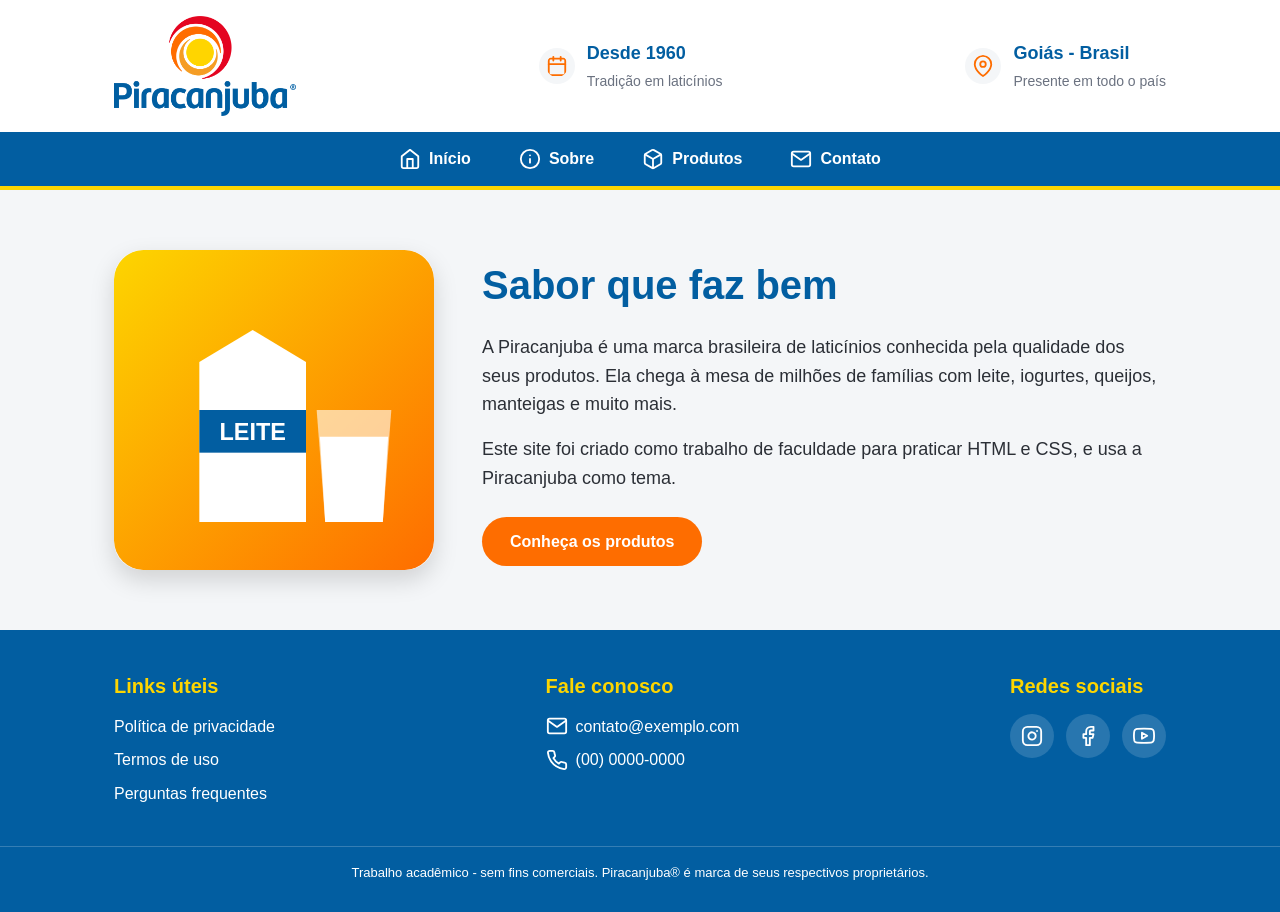
==== index.html @ 02f681af "versao 2" ====
<!DOCTYPE html>
<html lang="pt-BR">
<head>
  <meta charset="UTF-8">
  <meta name="viewport" content="width=device-width, initial-scale=1">
  <title>Piracanjuba - Sabor que faz bem</title>
  <link rel="stylesheet" href="style.css">
</head>
<body>

  <!-- Ícones usados no site (SVG) -->
  <svg width="0" height="0" style="position:absolute" aria-hidden="true">
    <symbol id="i-pin" viewBox="0 0 24 24"><path d="M21 10c0 7-9 13-9 13s-9-6-9-13a9 9 0 0 1 18 0z"/><circle cx="12" cy="10" r="3"/></symbol>
    <symbol id="i-calendar" viewBox="0 0 24 24"><rect x="3" y="4" width="18" height="18" rx="2"/><path d="M16 2v4M8 2v4M3 10h18"/></symbol>
    <symbol id="i-home" viewBox="0 0 24 24"><path d="M3 9l9-7 9 7v11a2 2 0 0 1-2 2H5a2 2 0 0 1-2-2z"/><path d="M9 22V12h6v10"/></symbol>
    <symbol id="i-info" viewBox="0 0 24 24"><circle cx="12" cy="12" r="10"/><path d="M12 16v-4M12 8h.01"/></symbol>
    <symbol id="i-box" viewBox="0 0 24 24"><path d="M21 16V8a2 2 0 0 0-1-1.73l-7-4a2 2 0 0 0-2 0l-7 4A2 2 0 0 0 3 8v8a2 2 0 0 0 1 1.73l7 4a2 2 0 0 0 2 0l7-4A2 2 0 0 0 21 16z"/><path d="M3.27 6.96L12 12l8.73-5.04M12 22.08V12"/></symbol>
    <symbol id="i-mail" viewBox="0 0 24 24"><path d="M4 4h16a2 2 0 0 1 2 2v12a2 2 0 0 1-2 2H4a2 2 0 0 1-2-2V6a2 2 0 0 1 2-2z"/><path d="M22 6l-10 7L2 6"/></symbol>
    <symbol id="i-phone" viewBox="0 0 24 24"><path d="M22 16.92v3a2 2 0 0 1-2.18 2 19.79 19.79 0 0 1-8.63-3.07 19.5 19.5 0 0 1-6-6 19.79 19.79 0 0 1-3.07-8.67A2 2 0 0 1 4.11 2h3a2 2 0 0 1 2 1.72c.13.96.36 1.9.7 2.81a2 2 0 0 1-.45 2.11L8.09 9.91a16 16 0 0 0 6 6l1.27-1.27a2 2 0 0 1 2.11-.45c.91.34 1.85.57 2.81.7A2 2 0 0 1 22 16.92z"/></symbol>
    <symbol id="i-instagram" viewBox="0 0 24 24"><rect x="2" y="2" width="20" height="20" rx="5"/><path d="M16 11.37A4 4 0 1 1 12.63 8 4 4 0 0 1 16 11.37zM17.5 6.5h.01"/></symbol>
    <symbol id="i-facebook" viewBox="0 0 24 24"><path d="M18 2h-3a5 5 0 0 0-5 5v3H7v4h3v8h4v-8h3l1-4h-4V7a1 1 0 0 1 1-1h3z"/></symbol>
    <symbol id="i-youtube" viewBox="0 0 24 24"><path d="M22.54 6.42a2.78 2.78 0 0 0-1.94-2C18.88 4 12 4 12 4s-6.88 0-8.6.46a2.78 2.78 0 0 0-1.94 2A29 29 0 0 0 1 11.75a29 29 0 0 0 .46 5.33A2.78 2.78 0 0 0 3.4 19c1.72.46 8.6.46 8.6.46s6.88 0 8.6-.46a2.78 2.78 0 0 0 1.94-2 29 29 0 0 0 .46-5.25 29 29 0 0 0-.46-5.33z"/><path d="M9.75 15.02l5.75-3.27-5.75-3.27z"/></symbol>
  </svg>

  <!-- Cabeçalho: logo + informação 1 + informação 2 -->
  <header class="cabecalho">
    <div class="conteudo cabecalho-grid">
      <a href="#" class="logo"><img src="imagens/logo.png" alt="Logo da Piracanjuba"></a>

      <div class="info info1">
        <svg class="icone"><use href="#i-calendar"/></svg>
        <div>
          <strong>Desde 1960</strong>
          <span>Tradição em laticínios</span>
        </div>
      </div>

      <div class="info info2">
        <svg class="icone"><use href="#i-pin"/></svg>
        <div>
          <strong>Goiás - Brasil</strong>
          <span>Presente em todo o país</span>
        </div>
      </div>
    </div>
  </header>

  <!-- Menu -->
  <nav class="menu">
    <ul>
      <li><a href="#"><svg class="icone"><use href="#i-home"/></svg>Início</a></li>
      <li><a href="#"><svg class="icone"><use href="#i-info"/></svg>Sobre</a></li>
      <li><a href="#"><svg class="icone"><use href="#i-box"/></svg>Produtos</a></li>
      <li><a href="#"><svg class="icone"><use href="#i-mail"/></svg>Contato</a></li>
    </ul>
  </nav>

  <!-- Corpo: imagem + texto -->
  <main class="corpo">
    <div class="conteudo corpo-grid">

      <div class="imagem">
        <svg viewBox="0 0 300 300" role="img" aria-label="Ilustração de uma caixa e um copo de leite">
          <defs>
            <linearGradient id="fundo" x1="0" y1="0" x2="1" y2="1">
              <stop offset="0" stop-color="#fdd500"/>
              <stop offset="1" stop-color="#fe6d00"/>
            </linearGradient>
          </defs>
          <rect width="300" height="300" rx="28" fill="url(#fundo)"/>
          <!-- caixa de leite -->
          <polygon points="80,105 130,75 180,105" fill="#ffffff"/>
          <rect x="80" y="105" width="100" height="150" fill="#ffffff"/>
          <rect x="80" y="150" width="100" height="40" fill="#025ea1"/>
          <text x="130" y="178" text-anchor="middle" font-family="Arial, sans-serif" font-size="22" font-weight="bold" fill="#ffffff">LEITE</text>
          <!-- copo de leite -->
          <path d="M190 150 H260 L252 255 H198 Z" fill="#ffffff" fill-opacity="0.6"/>
          <path d="M193 175 H257 L252 255 H198 Z" fill="#ffffff"/>
        </svg>
      </div>

      <div class="texto">
        <h1>Sabor que faz bem</h1>
        <p>A Piracanjuba é uma marca brasileira de laticínios conhecida pela qualidade dos seus produtos. Ela chega à mesa de milhões de famílias com leite, iogurtes, queijos, manteigas e muito mais.</p>
        <p>Este site foi criado como trabalho de faculdade para praticar HTML e CSS, e usa a Piracanjuba como tema.</p>
        <a href="#" class="botao">Conheça os produtos</a>
      </div>

    </div>
  </main>

  <!-- Rodapé: links úteis + fale conosco + redes sociais -->
  <footer class="rodape">
    <div class="conteudo rodape-grid">

      <section>
        <h2>Links úteis</h2>
        <ul>
          <li><a href="#">Política de privacidade</a></li>
          <li><a href="#">Termos de uso</a></li>
          <li><a href="#">Perguntas frequentes</a></li>
        </ul>
      </section>

      <section>
        <h2>Fale conosco</h2>
        <p><svg class="icone"><use href="#i-mail"/></svg>contato@exemplo.com</p>
        <p><svg class="icone"><use href="#i-phone"/></svg>(00) 0000-0000</p>
      </section>

      <section>
        <h2>Redes sociais</h2>
        <div class="redes">
          <a href="#" aria-label="Instagram"><svg class="icone"><use href="#i-instagram"/></svg></a>
          <a href="#" aria-label="Facebook"><svg class="icone"><use href="#i-facebook"/></svg></a>
          <a href="#" aria-label="YouTube"><svg class="icone"><use href="#i-youtube"/></svg></a>
        </div>
      </section>

    </div>
    <p class="copy">Trabalho acadêmico - sem fins comerciais. Piracanjuba® é marca de seus respectivos proprietários.</p>
  </footer>

</body>
</html>
---- style.css ----
/* Cores tiradas da logo da Piracanjuba */
:root {
  --azul: #025ea1;
  --azul-escuro: #014a80;
  --vermelho: #e4071f;
  --laranja: #fe6d00;
  --amarelo: #fdd500;
  --cinza: #f4f6f8;
  --texto: #2b2f36;
}

* {
  box-sizing: border-box;
  margin: 0;
  padding: 0;
}

body {
  font-family: Arial, Helvetica, sans-serif;
  color: var(--texto);
  background-color: #ffffff;
  line-height: 1.6;
}

a {
  text-decoration: none;
}

ul {
  list-style: none;
}

/* Ícones SVG */
.icone {
  width: 22px;
  height: 22px;
  fill: none;
  stroke: currentColor;
  stroke-width: 2;
  stroke-linecap: round;
  stroke-linejoin: round;
  flex-shrink: 0;
}

/* Centraliza o conteúdo */
.conteudo {
  width: 100%;
  max-width: 1100px;
  margin: 0 auto;
  padding: 0 24px;
}

/* ---------- Cabeçalho ---------- */
.cabecalho {
  background-color: #ffffff;
  padding: 16px 0;
}

.cabecalho-grid {
  display: flex;
  align-items: center;
  justify-content: space-between;
  gap: 24px;
}

.logo img {
  height: 100px;
  width: auto;
  display: block;
}

.info {
  display: flex;
  align-items: center;
  gap: 12px;
}

.info .icone {
  width: 36px;
  height: 36px;
  padding: 7px;
  border-radius: 50%;
  background-color: var(--cinza);
  color: var(--laranja);
}

.info strong {
  display: block;
  color: var(--azul);
  font-size: 18px;
}

.info span {
  font-size: 14px;
  color: #6b7280;
}

/* ---------- Menu ---------- */
.menu {
  background-color: var(--azul);
  border-bottom: 4px solid var(--amarelo);
}

.menu ul {
  display: flex;
  justify-content: center;
  flex-wrap: wrap;
}

.menu a {
  display: flex;
  align-items: center;
  gap: 8px;
  padding: 14px 24px;
  color: #ffffff;
  font-weight: bold;
  transition: background-color 0.2s;
}

.menu a:hover {
  background-color: var(--azul-escuro);
}

/* ---------- Corpo ---------- */
.corpo {
  padding: 60px 0;
  background-color: var(--cinza);
}

.corpo-grid {
  display: flex;
  align-items: center;
  gap: 48px;
}

.imagem {
  flex: 0 0 320px;
}

.imagem svg {
  width: 100%;
  height: auto;
  display: block;
  border-radius: 28px;
  box-shadow: 0 10px 25px rgba(0, 0, 0, 0.15);
}

.texto h1 {
  color: var(--azul);
  font-size: 40px;
  margin-bottom: 16px;
}

.texto p {
  font-size: 18px;
  margin-bottom: 16px;
}

.botao {
  display: inline-block;
  margin-top: 8px;
  padding: 12px 28px;
  background-color: var(--laranja);
  color: #ffffff;
  font-weight: bold;
  border-radius: 30px;
  transition: background-color 0.2s;
}

.botao:hover {
  background-color: var(--vermelho);
}

/* ---------- Rodapé ---------- */
.rodape {
  background-color: var(--azul);
  color: #ffffff;
  padding: 40px 0 20px;
}

.rodape-grid {
  display: flex;
  justify-content: space-between;
  gap: 32px;
}

.rodape h2 {
  font-size: 20px;
  margin-bottom: 12px;
  color: var(--amarelo);
}

.rodape li {
  margin-bottom: 8px;
}

.rodape a {
  color: #ffffff;
}

.rodape a:hover {
  color: var(--amarelo);
}

.rodape p {
  display: flex;
  align-items: center;
  gap: 8px;
  margin-bottom: 8px;
}

.redes {
  display: flex;
  gap: 12px;
}

.redes a {
  display: flex;
  align-items: center;
  justify-content: center;
  width: 44px;
  height: 44px;
  border-radius: 50%;
  background-color: rgba(255, 255, 255, 0.15);
  transition: background-color 0.2s;
}

.redes a:hover {
  background-color: rgba(255, 255, 255, 0.3);
}

.rodape .copy {
  justify-content: center;
  margin-top: 32px;
  padding: 16px 24px 0;
  border-top: 1px solid rgba(255, 255, 255, 0.2);
  font-size: 13px;
  text-align: center;
}

/* ---------- Tablet ---------- */
@media (max-width: 992px) {
  /* fontes menores */
  .texto h1 {
    font-size: 30px;
  }

  .texto p {
    font-size: 16px;
  }

  .info strong {
    font-size: 15px;
  }

  .info span {
    font-size: 12px;
  }

  .logo img {
    height: 80px;
  }

  /* texto centralizado e imagem abaixo do texto */
  .corpo-grid {
    flex-direction: column-reverse;
    text-align: center;
    gap: 32px;
  }

  .imagem {
    flex: none;
    width: 100%;
    max-width: 280px;
  }

  .rodape-grid {
    text-align: center;
    flex-direction: column;
    align-items: center;
  }

  .rodape p,
  .redes {
    justify-content: center;
  }
}

/* ---------- Celular ---------- */
@media (max-width: 576px) {
  /* logo menor e sem as informações 1 e 2 */
  .logo img {
    height: 55px;
  }

  .info1,
  .info2 {
    display: none;
  }

  .cabecalho-grid {
    justify-content: center;
  }

  .menu a {
    padding: 12px 14px;
    font-size: 14px;
  }

  .corpo {
    padding: 40px 0;
  }

  .texto h1 {
    font-size: 26px;
  }
}
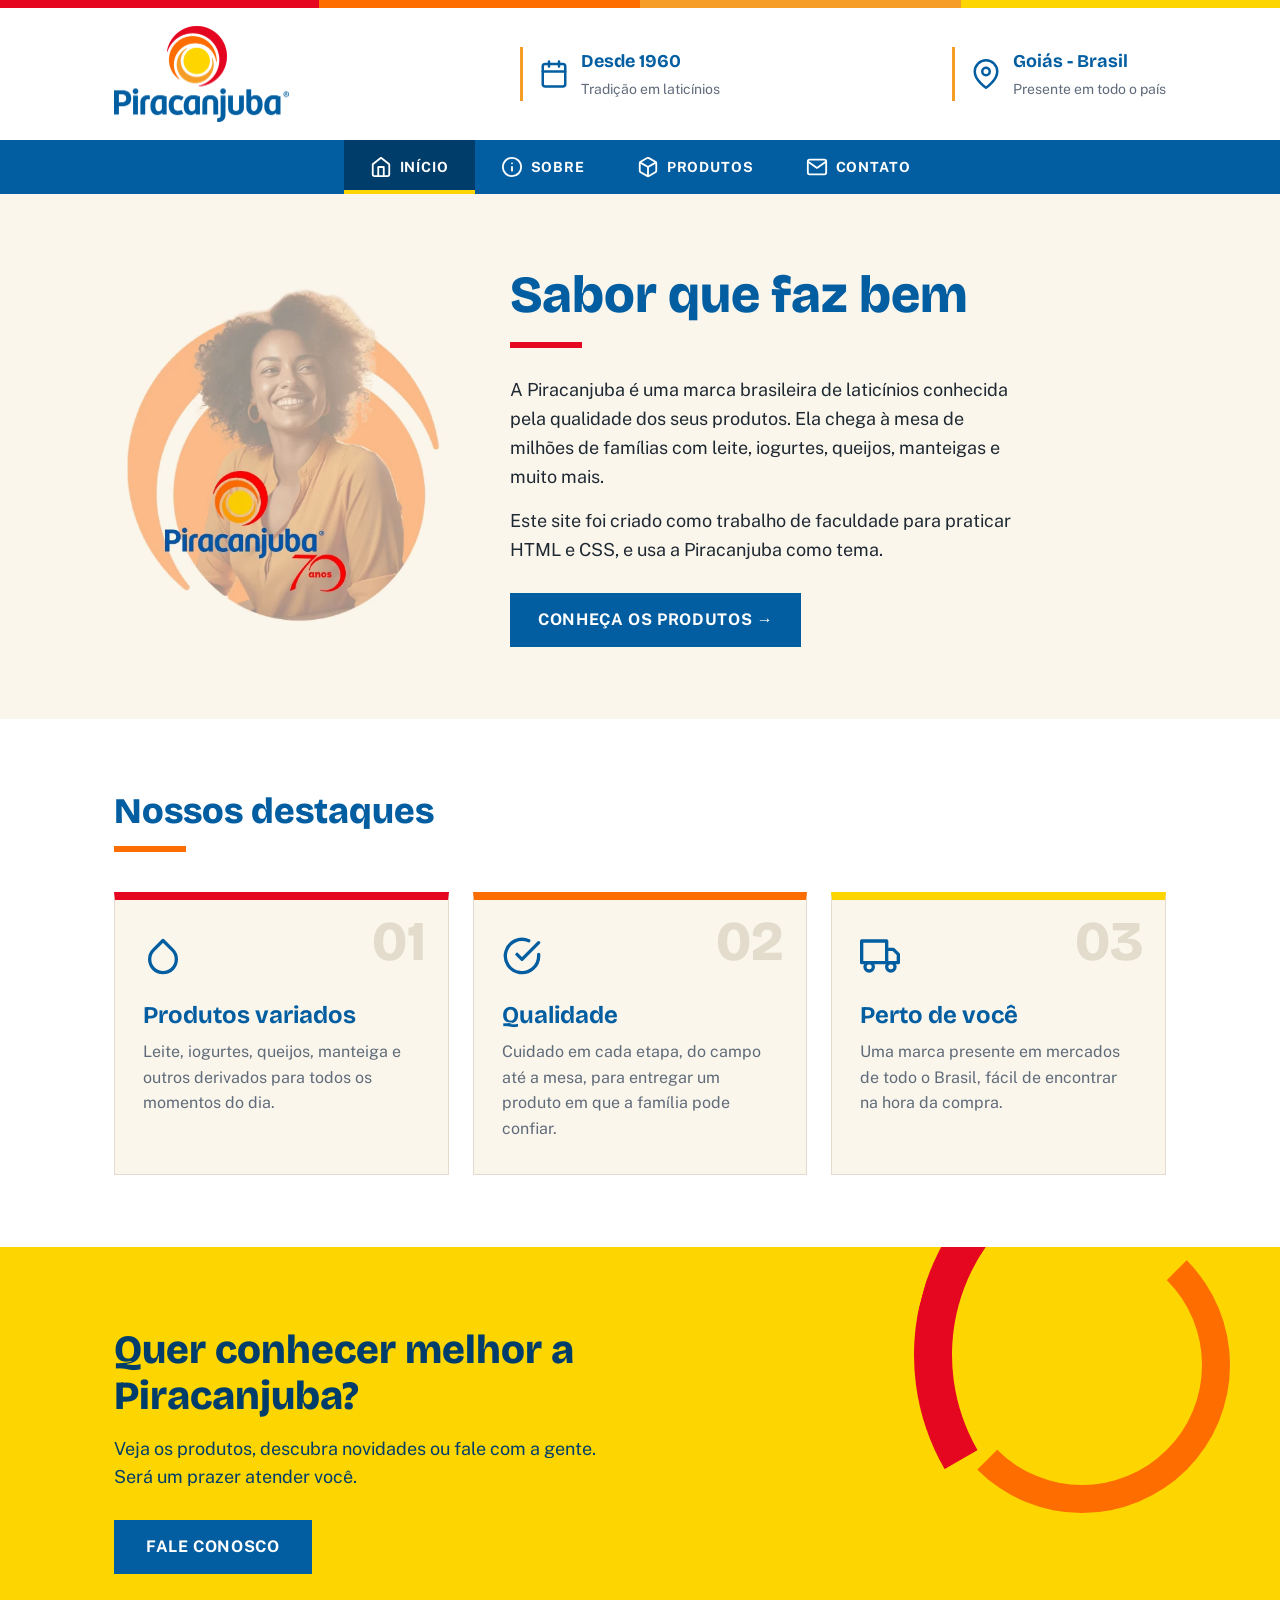
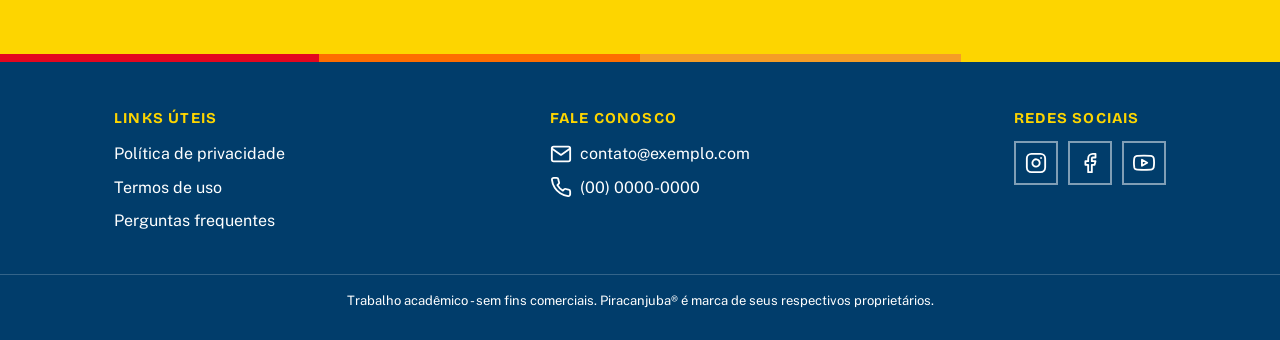
==== commit dc320d32: "atualizacao" ====
--- a/index.html
+++ b/index.html
@@ -4,11 +4,13 @@
   <meta charset="UTF-8">
   <meta name="viewport" content="width=device-width, initial-scale=1">
   <title>Piracanjuba - Sabor que faz bem</title>
+  <link rel="preconnect" href="https://fonts.googleapis.com">
+  <link rel="preconnect" href="https://fonts.gstatic.com" crossorigin>
+  <link href="https://fonts.googleapis.com/css2?family=Bricolage+Grotesque:wght@600;800&family=Public+Sans:wght@400;600;700&display=swap" rel="stylesheet">
   <link rel="stylesheet" href="style.css">
 </head>
 <body>
 
-  <!-- Ícones usados no site (SVG) -->
   <svg width="0" height="0" style="position:absolute" aria-hidden="true">
     <symbol id="i-pin" viewBox="0 0 24 24"><path d="M21 10c0 7-9 13-9 13s-9-6-9-13a9 9 0 0 1 18 0z"/><circle cx="12" cy="10" r="3"/></symbol>
     <symbol id="i-calendar" viewBox="0 0 24 24"><rect x="3" y="4" width="18" height="18" rx="2"/><path d="M16 2v4M8 2v4M3 10h18"/></symbol>
@@ -20,9 +22,11 @@
     <symbol id="i-instagram" viewBox="0 0 24 24"><rect x="2" y="2" width="20" height="20" rx="5"/><path d="M16 11.37A4 4 0 1 1 12.63 8 4 4 0 0 1 16 11.37zM17.5 6.5h.01"/></symbol>
     <symbol id="i-facebook" viewBox="0 0 24 24"><path d="M18 2h-3a5 5 0 0 0-5 5v3H7v4h3v8h4v-8h3l1-4h-4V7a1 1 0 0 1 1-1h3z"/></symbol>
     <symbol id="i-youtube" viewBox="0 0 24 24"><path d="M22.54 6.42a2.78 2.78 0 0 0-1.94-2C18.88 4 12 4 12 4s-6.88 0-8.6.46a2.78 2.78 0 0 0-1.94 2A29 29 0 0 0 1 11.75a29 29 0 0 0 .46 5.33A2.78 2.78 0 0 0 3.4 19c1.72.46 8.6.46 8.6.46s6.88 0 8.6-.46a2.78 2.78 0 0 0 1.94-2 29 29 0 0 0 .46-5.25 29 29 0 0 0-.46-5.33z"/><path d="M9.75 15.02l5.75-3.27-5.75-3.27z"/></symbol>
+    <symbol id="i-droplet" viewBox="0 0 24 24"><path d="M12 2.69l5.66 5.66a8 8 0 1 1-11.31 0z"/></symbol>
+    <symbol id="i-check" viewBox="0 0 24 24"><path d="M22 11.08V12a10 10 0 1 1-5.93-9.14"/><path d="M22 4L12 14.01l-3-3"/></symbol>
+    <symbol id="i-truck" viewBox="0 0 24 24"><path d="M1 3h15v13H1zM16 8h4l3 3v5h-7z"/><circle cx="5.5" cy="18.5" r="2.5"/><circle cx="18.5" cy="18.5" r="2.5"/></symbol>
   </svg>
 
-  <!-- Cabeçalho: logo + informação 1 + informação 2 -->
   <header class="cabecalho">
     <div class="conteudo cabecalho-grid">
       <a href="#" class="logo"><img src="imagens/logo.png" alt="Logo da Piracanjuba"></a>
@@ -45,7 +49,6 @@
     </div>
   </header>
 
-  <!-- Menu -->
   <nav class="menu">
     <ul>
       <li><a href="#"><svg class="icone"><use href="#i-home"/></svg>Início</a></li>
@@ -55,28 +58,11 @@
     </ul>
   </nav>
 
-  <!-- Corpo: imagem + texto -->
   <main class="corpo">
     <div class="conteudo corpo-grid">
 
       <div class="imagem">
-        <svg viewBox="0 0 300 300" role="img" aria-label="Ilustração de uma caixa e um copo de leite">
-          <defs>
-            <linearGradient id="fundo" x1="0" y1="0" x2="1" y2="1">
-              <stop offset="0" stop-color="#fdd500"/>
-              <stop offset="1" stop-color="#fe6d00"/>
-            </linearGradient>
-          </defs>
-          <rect width="300" height="300" rx="28" fill="url(#fundo)"/>
-          <!-- caixa de leite -->
-          <polygon points="80,105 130,75 180,105" fill="#ffffff"/>
-          <rect x="80" y="105" width="100" height="150" fill="#ffffff"/>
-          <rect x="80" y="150" width="100" height="40" fill="#025ea1"/>
-          <text x="130" y="178" text-anchor="middle" font-family="Arial, sans-serif" font-size="22" font-weight="bold" fill="#ffffff">LEITE</text>
-          <!-- copo de leite -->
-          <path d="M190 150 H260 L252 255 H198 Z" fill="#ffffff" fill-opacity="0.6"/>
-          <path d="M193 175 H257 L252 255 H198 Z" fill="#ffffff"/>
-        </svg>
+        <img src="imagens/destaque.png" alt="Mulher sorrindo com a logo de 70 anos da Piracanjuba">
       </div>
 
       <div class="texto">
@@ -89,7 +75,41 @@
     </div>
   </main>
 
-  <!-- Rodapé: links úteis + fale conosco + redes sociais -->
+  <section class="destaques">
+    <div class="conteudo">
+      <h2 class="destaques-titulo">Nossos destaques</h2>
+      <div class="destaques-grid">
+
+        <article class="card">
+          <svg class="icone card-icone"><use href="#i-droplet"/></svg>
+          <h3>Produtos variados</h3>
+          <p>Leite, iogurtes, queijos, manteiga e outros derivados para todos os momentos do dia.</p>
+        </article>
+
+        <article class="card">
+          <svg class="icone card-icone"><use href="#i-check"/></svg>
+          <h3>Qualidade</h3>
+          <p>Cuidado em cada etapa, do campo até a mesa, para entregar um produto em que a família pode confiar.</p>
+        </article>
+
+        <article class="card">
+          <svg class="icone card-icone"><use href="#i-truck"/></svg>
+          <h3>Perto de você</h3>
+          <p>Uma marca presente em mercados de todo o Brasil, fácil de encontrar na hora da compra.</p>
+        </article>
+
+      </div>
+    </div>
+  </section>
+
+  <section class="chamada">
+    <div class="conteudo chamada-caixa">
+      <h2>Quer conhecer melhor a Piracanjuba?</h2>
+      <p>Veja os produtos, descubra novidades ou fale com a gente. Será um prazer atender você.</p>
+      <a href="#" class="botao-chamada">Fale conosco</a>
+    </div>
+  </section>
+
   <footer class="rodape">
     <div class="conteudo rodape-grid">
 
--- a/style.css
+++ b/style.css
@@ -1,12 +1,16 @@
-/* Cores tiradas da logo da Piracanjuba */
 :root {
   --azul: #025ea1;
-  --azul-escuro: #014a80;
+  --azul-escuro: #013d6b;
   --vermelho: #e4071f;
   --laranja: #fe6d00;
+  --laranja-claro: #f59d26;
   --amarelo: #fdd500;
-  --cinza: #f4f6f8;
-  --texto: #2b2f36;
+  --creme: #fbf6ec;
+  --linha: #e3dccd;
+  --texto: #1f2933;
+  --cinza: #5f6b7a;
+  --fonte-titulo: "Bricolage Grotesque", Arial, sans-serif;
+  --fonte-texto: "Public Sans", Arial, sans-serif;
 }
 
 * {
@@ -16,7 +20,7 @@
 }
 
 body {
-  font-family: Arial, Helvetica, sans-serif;
+  font-family: var(--fonte-texto);
   color: var(--texto);
   background-color: #ffffff;
   line-height: 1.6;
@@ -30,7 +34,13 @@
   list-style: none;
 }
 
-/* Ícones SVG */
+h1,
+h2,
+h3 {
+  font-family: var(--fonte-titulo);
+  line-height: 1.15;
+}
+
 .icone {
   width: 22px;
   height: 22px;
@@ -42,7 +52,6 @@
   flex-shrink: 0;
 }
 
-/* Centraliza o conteúdo */
 .conteudo {
   width: 100%;
   max-width: 1100px;
@@ -50,10 +59,11 @@
   padding: 0 24px;
 }
 
-/* ---------- Cabeçalho ---------- */
 .cabecalho {
   background-color: #ffffff;
-  padding: 16px 0;
+  padding: 18px 0;
+  border-top: 8px solid;
+  border-image: linear-gradient(90deg, var(--vermelho) 25%, var(--laranja) 25% 50%, var(--laranja-claro) 50% 75%, var(--amarelo) 75%) 1;
 }
 
 .cabecalho-grid {
@@ -64,41 +74,39 @@
 }
 
 .logo img {
-  height: 100px;
+  display: block;
+  height: 96px;
   width: auto;
-  display: block;
 }
 
 .info {
   display: flex;
   align-items: center;
   gap: 12px;
+  padding-left: 16px;
+  border-left: 3px solid var(--laranja-claro);
 }
 
 .info .icone {
-  width: 36px;
-  height: 36px;
-  padding: 7px;
-  border-radius: 50%;
-  background-color: var(--cinza);
-  color: var(--laranja);
+  width: 30px;
+  height: 30px;
+  color: var(--azul);
 }
 
 .info strong {
   display: block;
+  font-family: var(--fonte-titulo);
+  font-size: 18px;
   color: var(--azul);
-  font-size: 18px;
 }
 
 .info span {
   font-size: 14px;
-  color: #6b7280;
-}
-
-/* ---------- Menu ---------- */
+  color: var(--cinza);
+}
+
 .menu {
   background-color: var(--azul);
-  border-bottom: 4px solid var(--amarelo);
 }
 
 .menu ul {
@@ -111,71 +119,235 @@
   display: flex;
   align-items: center;
   gap: 8px;
-  padding: 14px 24px;
+  padding: 16px 26px 12px;
+  border-bottom: 4px solid transparent;
   color: #ffffff;
-  font-weight: bold;
-  transition: background-color 0.2s;
-}
-
-.menu a:hover {
+  font-size: 14px;
+  font-weight: 700;
+  letter-spacing: 0.06em;
+  text-transform: uppercase;
+}
+
+.menu a:hover,
+.menu li:first-child a {
   background-color: var(--azul-escuro);
-}
-
-/* ---------- Corpo ---------- */
+  border-bottom-color: var(--amarelo);
+}
+
 .corpo {
-  padding: 60px 0;
-  background-color: var(--cinza);
+  padding: 72px 0;
+  background-color: var(--creme);
 }
 
 .corpo-grid {
   display: flex;
   align-items: center;
-  gap: 48px;
+  gap: 56px;
 }
 
 .imagem {
-  flex: 0 0 320px;
-}
-
-.imagem svg {
+  flex: 0 0 340px;
+}
+
+.imagem img {
+  display: block;
   width: 100%;
   height: auto;
+  mix-blend-mode: multiply;
+}
+
+.texto h1 {
+  margin-bottom: 28px;
+  font-size: 52px;
+  font-weight: 800;
+  color: var(--azul);
+}
+
+.texto h1::after {
+  content: "";
   display: block;
-  border-radius: 28px;
-  box-shadow: 0 10px 25px rgba(0, 0, 0, 0.15);
-}
-
-.texto h1 {
-  color: var(--azul);
-  font-size: 40px;
+  width: 72px;
+  height: 6px;
+  margin-top: 16px;
+  background-color: var(--vermelho);
+}
+
+.texto p {
+  max-width: 520px;
   margin-bottom: 16px;
-}
-
-.texto p {
   font-size: 18px;
-  margin-bottom: 16px;
 }
 
 .botao {
   display: inline-block;
-  margin-top: 8px;
-  padding: 12px 28px;
-  background-color: var(--laranja);
-  color: #ffffff;
-  font-weight: bold;
-  border-radius: 30px;
-  transition: background-color 0.2s;
-}
-
-.botao:hover {
-  background-color: var(--vermelho);
-}
-
-/* ---------- Rodapé ---------- */
-.rodape {
+  margin-top: 12px;
+  padding: 14px 28px;
   background-color: var(--azul);
   color: #ffffff;
-  padding: 40px 0 20px;
+  font-weight: 700;
+  letter-spacing: 0.04em;
+  text-transform: uppercase;
+}
+
+.botao::after {
+  content: " \2192";
+}
+
+.botao:hover {
+  background-color: var(--azul-escuro);
+}
+
+.destaques {
+  padding: 72px 0;
+  background-color: #ffffff;
+}
+
+.destaques-titulo {
+  margin-bottom: 40px;
+  font-size: 36px;
+  font-weight: 800;
+  color: var(--azul);
+}
+
+.destaques-titulo::after {
+  content: "";
+  display: block;
+  width: 72px;
+  height: 6px;
+  margin-top: 14px;
+  background-color: var(--laranja);
+}
+
+.destaques-grid {
+  display: grid;
+  grid-template-columns: repeat(3, 1fr);
+  gap: 24px;
+  counter-reset: numero;
+}
+
+.card {
+  position: relative;
+  padding: 36px 28px 32px;
+  background-color: var(--creme);
+  border: 1px solid var(--linha);
+  border-top: 8px solid var(--vermelho);
+  counter-increment: numero;
+}
+
+.card:nth-child(2) {
+  border-top-color: var(--laranja);
+}
+
+.card:nth-child(3) {
+  border-top-color: var(--amarelo);
+}
+
+.card::before {
+  content: "0" counter(numero);
+  position: absolute;
+  top: 14px;
+  right: 22px;
+  font-family: var(--fonte-titulo);
+  font-size: 56px;
+  font-weight: 800;
+  line-height: 1;
+  color: var(--linha);
+}
+
+.card-icone {
+  width: 40px;
+  height: 40px;
+  margin-bottom: 18px;
+  color: var(--azul);
+}
+
+.card h3 {
+  margin-bottom: 10px;
+  font-size: 24px;
+  color: var(--azul);
+}
+
+.card p {
+  font-size: 16px;
+  color: var(--cinza);
+}
+
+.chamada {
+  position: relative;
+  overflow: hidden;
+  padding: 80px 0;
+  background-color: var(--amarelo);
+  color: var(--azul-escuro);
+}
+
+.chamada::before,
+.chamada::after {
+  content: "";
+  position: absolute;
+  border-radius: 50%;
+  border-style: solid;
+  border-color: transparent;
+}
+
+.chamada::before {
+  top: -120px;
+  right: -90px;
+  width: 380px;
+  height: 380px;
+  border-width: 38px;
+  border-top-color: var(--vermelho);
+  border-left-color: var(--vermelho);
+  transform: rotate(15deg);
+}
+
+.chamada::after {
+  top: -30px;
+  right: 50px;
+  width: 240px;
+  height: 240px;
+  border-width: 28px;
+  border-bottom-color: var(--laranja);
+  border-right-color: var(--laranja);
+}
+
+.chamada-caixa {
+  position: relative;
+  z-index: 1;
+}
+
+.chamada h2 {
+  max-width: 560px;
+  margin-bottom: 16px;
+  font-size: 40px;
+  font-weight: 800;
+}
+
+.chamada p {
+  max-width: 520px;
+  margin-bottom: 28px;
+  font-size: 18px;
+}
+
+.botao-chamada {
+  display: inline-block;
+  padding: 14px 32px;
+  background-color: var(--azul);
+  color: #ffffff;
+  font-weight: 700;
+  letter-spacing: 0.04em;
+  text-transform: uppercase;
+}
+
+.botao-chamada:hover {
+  background-color: var(--azul-escuro);
+}
+
+.rodape {
+  padding: 48px 0 20px;
+  background-color: var(--azul-escuro);
+  color: #ffffff;
+  border-top: 8px solid;
+  border-image: linear-gradient(90deg, var(--vermelho) 25%, var(--laranja) 25% 50%, var(--laranja-claro) 50% 75%, var(--amarelo) 75%) 1;
 }
 
 .rodape-grid {
@@ -185,8 +357,10 @@
 }
 
 .rodape h2 {
-  font-size: 20px;
-  margin-bottom: 12px;
+  margin-bottom: 14px;
+  font-size: 15px;
+  letter-spacing: 0.08em;
+  text-transform: uppercase;
   color: var(--amarelo);
 }
 
@@ -211,7 +385,7 @@
 
 .redes {
   display: flex;
-  gap: 12px;
+  gap: 10px;
 }
 
 .redes a {
@@ -220,13 +394,13 @@
   justify-content: center;
   width: 44px;
   height: 44px;
-  border-radius: 50%;
-  background-color: rgba(255, 255, 255, 0.15);
-  transition: background-color 0.2s;
+  border: 2px solid rgba(255, 255, 255, 0.5);
 }
 
 .redes a:hover {
-  background-color: rgba(255, 255, 255, 0.3);
+  background-color: var(--amarelo);
+  border-color: var(--amarelo);
+  color: var(--azul-escuro);
 }
 
 .rodape .copy {
@@ -238,15 +412,9 @@
   text-align: center;
 }
 
-/* ---------- Tablet ---------- */
 @media (max-width: 992px) {
-  /* fontes menores */
-  .texto h1 {
-    font-size: 30px;
-  }
-
-  .texto p {
-    font-size: 16px;
+  .logo img {
+    height: 80px;
   }
 
   .info strong {
@@ -257,27 +425,85 @@
     font-size: 12px;
   }
 
-  .logo img {
-    height: 80px;
-  }
-
-  /* texto centralizado e imagem abaixo do texto */
   .corpo-grid {
     flex-direction: column-reverse;
+    gap: 32px;
     text-align: center;
-    gap: 32px;
   }
 
   .imagem {
     flex: none;
     width: 100%;
-    max-width: 280px;
+    max-width: 300px;
+  }
+
+  .texto h1 {
+    font-size: 36px;
+  }
+
+  .texto h1::after {
+    margin-left: auto;
+    margin-right: auto;
+  }
+
+  .texto p {
+    margin-left: auto;
+    margin-right: auto;
+    font-size: 16px;
+  }
+
+  .destaques-titulo {
+    font-size: 28px;
+    text-align: center;
+  }
+
+  .destaques-titulo::after {
+    margin-left: auto;
+    margin-right: auto;
+  }
+
+  .destaques-grid {
+    grid-template-columns: 1fr;
+    max-width: 480px;
+    margin: 0 auto;
+  }
+
+  .card {
+    text-align: center;
+  }
+
+  .chamada {
+    text-align: center;
+  }
+
+  .chamada::before {
+    top: -150px;
+    right: -120px;
+    width: 300px;
+    height: 300px;
+    border-width: 30px;
+  }
+
+  .chamada::after {
+    display: none;
+  }
+
+  .chamada h2 {
+    margin-left: auto;
+    margin-right: auto;
+    font-size: 30px;
+  }
+
+  .chamada p {
+    margin-left: auto;
+    margin-right: auto;
+    font-size: 16px;
   }
 
   .rodape-grid {
-    text-align: center;
     flex-direction: column;
     align-items: center;
+    text-align: center;
   }
 
   .rodape p,
@@ -286,11 +512,9 @@
   }
 }
 
-/* ---------- Celular ---------- */
 @media (max-width: 576px) {
-  /* logo menor e sem as informações 1 e 2 */
   .logo img {
-    height: 55px;
+    height: 56px;
   }
 
   .info1,
@@ -303,15 +527,172 @@
   }
 
   .menu a {
-    padding: 12px 14px;
-    font-size: 14px;
-  }
-
-  .corpo {
-    padding: 40px 0;
+    padding: 12px 14px 8px;
+    font-size: 12px;
+  }
+
+  .corpo,
+  .destaques,
+  .chamada {
+    padding: 44px 0;
+  }
+
+  .texto h1 {
+    font-size: 30px;
+  }
+
+  .destaques-titulo {
+    font-size: 24px;
+  }
+
+  .chamada::before {
+    display: none;
+  }
+
+  .chamada h2 {
+    font-size: 26px;
+  }
+
+  .botao-chamada {
+    display: block;
+    padding: 14px 20px;
+  }
+}
+
+img {
+  max-width: 100%;
+}
+
+@media (max-width: 768px) {
+  .cabecalho-grid {
+    flex-wrap: wrap;
+    justify-content: center;
+    gap: 14px 24px;
+  }
+
+  .info {
+    padding-left: 12px;
+  }
+
+  .menu a {
+    padding: 14px 16px 10px;
+  }
+
+  .rodape-grid {
+    gap: 28px;
+  }
+}
+
+@media (max-width: 576px) {
+  .conteudo {
+    padding: 0 20px;
+  }
+
+  .cabecalho {
+    padding: 14px 0;
+  }
+
+  .menu ul {
+    display: grid;
+    grid-template-columns: 1fr 1fr;
+  }
+
+  .menu a {
+    justify-content: center;
+    min-height: 48px;
+    padding: 14px 8px 10px;
+  }
+
+  .corpo-grid {
+    gap: 24px;
+  }
+
+  .imagem {
+    max-width: 240px;
+  }
+
+  .texto h1 {
+    margin-bottom: 20px;
+  }
+
+  .texto p {
+    font-size: 15px;
+  }
+
+  .botao {
+    display: block;
+    text-align: center;
+  }
+
+  .destaques-titulo {
+    margin-bottom: 28px;
+  }
+
+  .destaques-grid {
+    max-width: none;
+    gap: 16px;
+  }
+
+  .card {
+    padding: 28px 20px 24px;
+  }
+
+  .card::before {
+    font-size: 44px;
+    top: 10px;
+    right: 16px;
+  }
+
+  .card h3 {
+    font-size: 21px;
+  }
+
+  .card p {
+    font-size: 15px;
+  }
+
+  .chamada p {
+    font-size: 15px;
+  }
+
+  .rodape {
+    padding: 36px 0 16px;
+  }
+
+  .rodape li {
+    margin-bottom: 4px;
+  }
+
+  .rodape li a {
+    display: inline-block;
+    padding: 6px 0;
+  }
+
+  .rodape .copy {
+    margin-top: 24px;
+    font-size: 12px;
+  }
+}
+
+@media (max-width: 380px) {
+  .conteudo {
+    padding: 0 16px;
+  }
+
+  .logo img {
+    height: 48px;
+  }
+
+  .menu a {
+    font-size: 11px;
+    gap: 6px;
   }
 
   .texto h1 {
     font-size: 26px;
   }
-}
+
+  .chamada h2 {
+    font-size: 23px;
+  }
+}
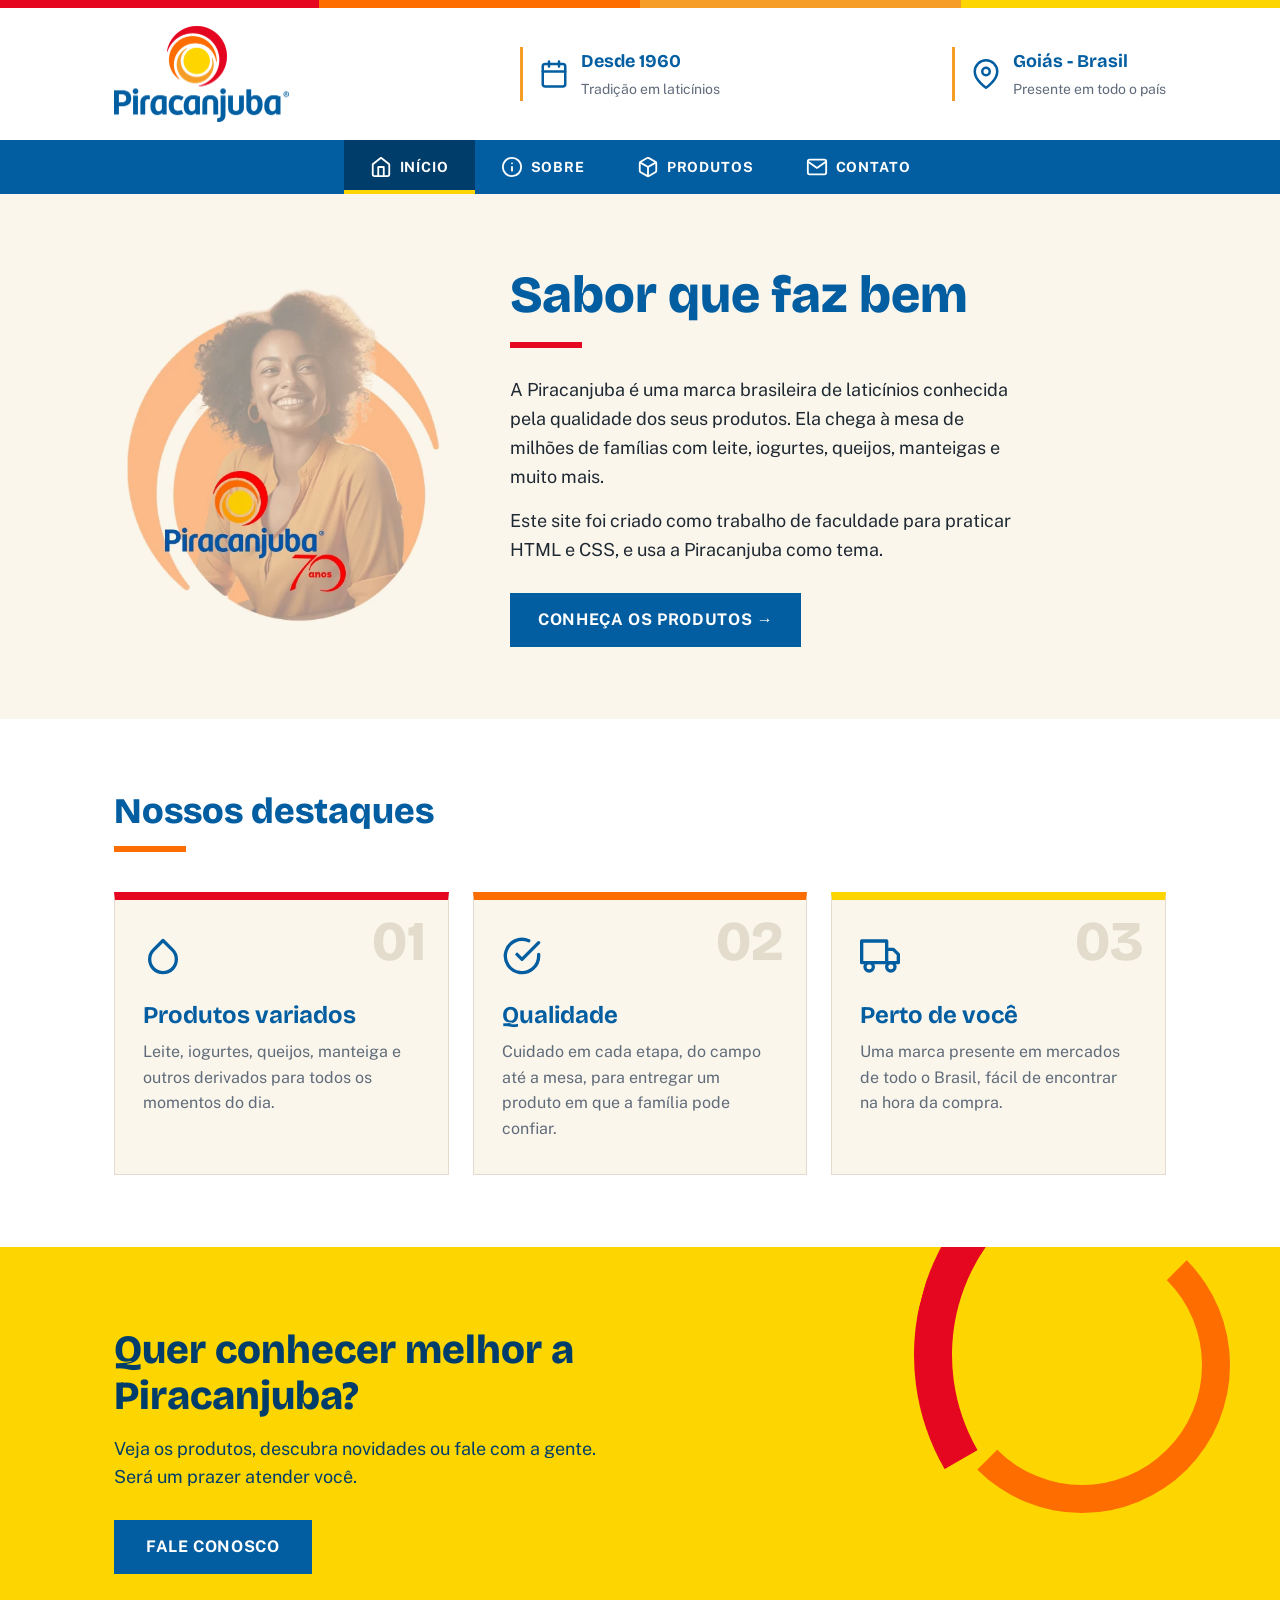
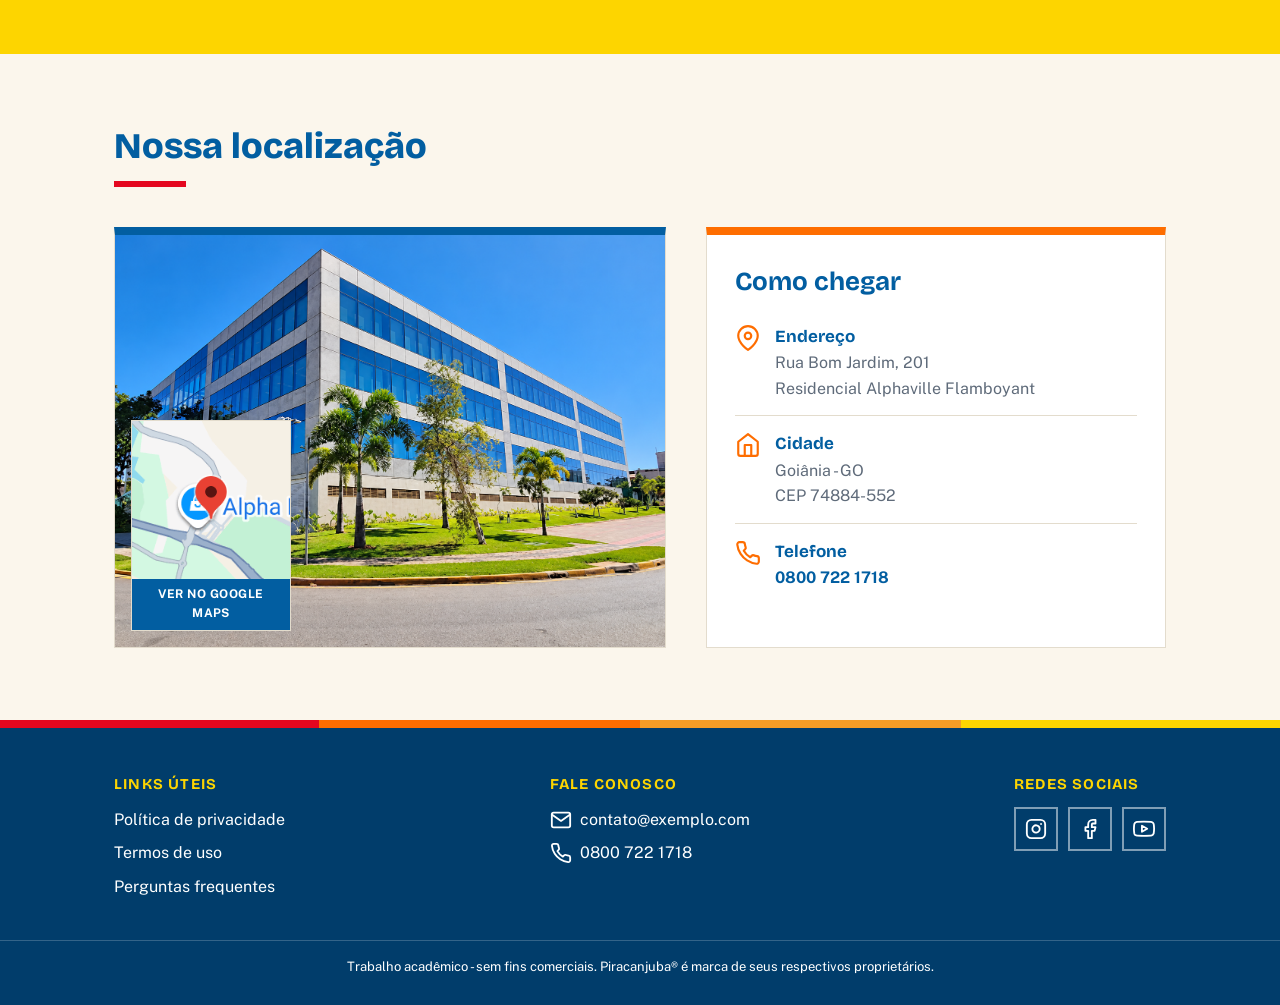
==== commit 8f1c4d0e: "atualizacao" ====
--- a/index.html
+++ b/index.html
@@ -110,6 +110,49 @@
     </div>
   </section>
 
+  <section class="localizacao">
+    <div class="conteudo">
+      <h2 class="localizacao-titulo">Nossa localização</h2>
+
+      <div class="localizacao-grid">
+        <div class="mapa">
+          <img class="sede" src="imagens/sede.png" alt="Fachada do prédio da sede em Goiânia">
+          <a class="mapa-link" href="https://share.google/ZIcSNA9LpX5N752Lf" target="_blank" rel="noopener">
+            <img src="imagens/mapa.png" alt="Mapa com a localização da sede">
+            <span>Ver no Google Maps</span>
+          </a>
+        </div>
+
+        <div class="endereco">
+          <h3>Como chegar</h3>
+          <ul class="endereco-lista">
+            <li>
+              <svg class="icone"><use href="#i-pin"/></svg>
+              <div>
+                <strong>Endereço</strong>
+                <span>Rua Bom Jardim, 201<br>Residencial Alphaville Flamboyant</span>
+              </div>
+            </li>
+            <li>
+              <svg class="icone"><use href="#i-home"/></svg>
+              <div>
+                <strong>Cidade</strong>
+                <span>Goiânia - GO<br>CEP 74884-552</span>
+              </div>
+            </li>
+            <li>
+              <svg class="icone"><use href="#i-phone"/></svg>
+              <div>
+                <strong>Telefone</strong>
+                <span><a href="tel:08007221718">0800 722 1718</a></span>
+              </div>
+            </li>
+          </ul>
+        </div>
+      </div>
+    </div>
+  </section>
+
   <footer class="rodape">
     <div class="conteudo rodape-grid">
 
@@ -125,7 +168,7 @@
       <section>
         <h2>Fale conosco</h2>
         <p><svg class="icone"><use href="#i-mail"/></svg>contato@exemplo.com</p>
-        <p><svg class="icone"><use href="#i-phone"/></svg>(00) 0000-0000</p>
+        <p><svg class="icone"><use href="#i-phone"/></svg>0800 722 1718</p>
       </section>
 
       <section>
--- a/style.css
+++ b/style.css
@@ -696,3 +696,188 @@
     font-size: 23px;
   }
 }
+
+.localizacao {
+  padding: 72px 0;
+  background-color: var(--creme);
+}
+
+.localizacao-titulo {
+  margin-bottom: 40px;
+  font-size: 36px;
+  font-weight: 800;
+  color: var(--azul);
+}
+
+.localizacao-titulo::after {
+  content: "";
+  display: block;
+  width: 72px;
+  height: 6px;
+  margin-top: 14px;
+  background-color: var(--vermelho);
+}
+
+.localizacao-grid {
+  display: grid;
+  grid-template-columns: 1.2fr 1fr;
+  gap: 40px;
+}
+
+.mapa {
+  position: relative;
+  overflow: hidden;
+  background-color: #ffffff;
+  border: 1px solid var(--linha);
+  border-top: 8px solid var(--azul);
+}
+
+.sede {
+  display: block;
+  width: 100%;
+  height: 100%;
+  min-height: 320px;
+  object-fit: cover;
+}
+
+.mapa-link {
+  position: absolute;
+  left: 16px;
+  bottom: 16px;
+  width: 160px;
+  background-color: #ffffff;
+  border: 1px solid var(--linha);
+}
+
+.mapa-link img {
+  display: block;
+  width: 100%;
+  height: auto;
+}
+
+.mapa-link span {
+  display: block;
+  padding: 6px 8px;
+  background-color: var(--azul);
+  color: #ffffff;
+  font-size: 12px;
+  font-weight: 700;
+  letter-spacing: 0.04em;
+  text-align: center;
+  text-transform: uppercase;
+}
+
+.mapa-link:hover span {
+  background-color: var(--azul-escuro);
+}
+
+.endereco {
+  padding: 32px 28px;
+  background-color: #ffffff;
+  border: 1px solid var(--linha);
+  border-top: 8px solid var(--laranja);
+}
+
+.endereco h3 {
+  margin-bottom: 12px;
+  font-size: 26px;
+  color: var(--azul);
+}
+
+.endereco-lista li {
+  display: flex;
+  gap: 14px;
+  padding: 14px 0;
+  border-bottom: 1px solid var(--linha);
+}
+
+.endereco-lista li:last-child {
+  border-bottom: 0;
+}
+
+.endereco-lista .icone {
+  width: 26px;
+  height: 26px;
+  margin-top: 2px;
+  color: var(--laranja);
+}
+
+.endereco-lista strong {
+  display: block;
+  font-family: var(--fonte-titulo);
+  font-size: 17px;
+  color: var(--azul);
+}
+
+.endereco-lista span {
+  font-size: 16px;
+  color: var(--cinza);
+}
+
+@media (max-width: 992px) {
+  .localizacao-titulo {
+    font-size: 28px;
+    text-align: center;
+  }
+
+  .localizacao-titulo::after {
+    margin-left: auto;
+    margin-right: auto;
+  }
+}
+
+@media (max-width: 768px) {
+  .localizacao-grid {
+    grid-template-columns: 1fr;
+    gap: 24px;
+  }
+
+  .sede {
+    height: auto;
+    min-height: 0;
+    aspect-ratio: 4 / 3;
+  }
+}
+
+@media (max-width: 576px) {
+  .localizacao {
+    padding: 44px 0;
+  }
+
+  .localizacao-titulo {
+    margin-bottom: 28px;
+    font-size: 24px;
+  }
+
+  .endereco {
+    padding: 24px 20px;
+  }
+
+  .mapa-link {
+    left: 10px;
+    bottom: 10px;
+    width: 96px;
+  }
+
+  .mapa-link span {
+    padding: 5px 4px;
+    font-size: 10px;
+  }
+
+  .endereco h3 {
+    font-size: 22px;
+  }
+
+  .endereco-lista span {
+    font-size: 15px;
+  }
+}
+
+.endereco-lista a {
+  color: var(--azul);
+  font-weight: 700;
+}
+
+.endereco-lista a:hover {
+  color: var(--vermelho);
+}
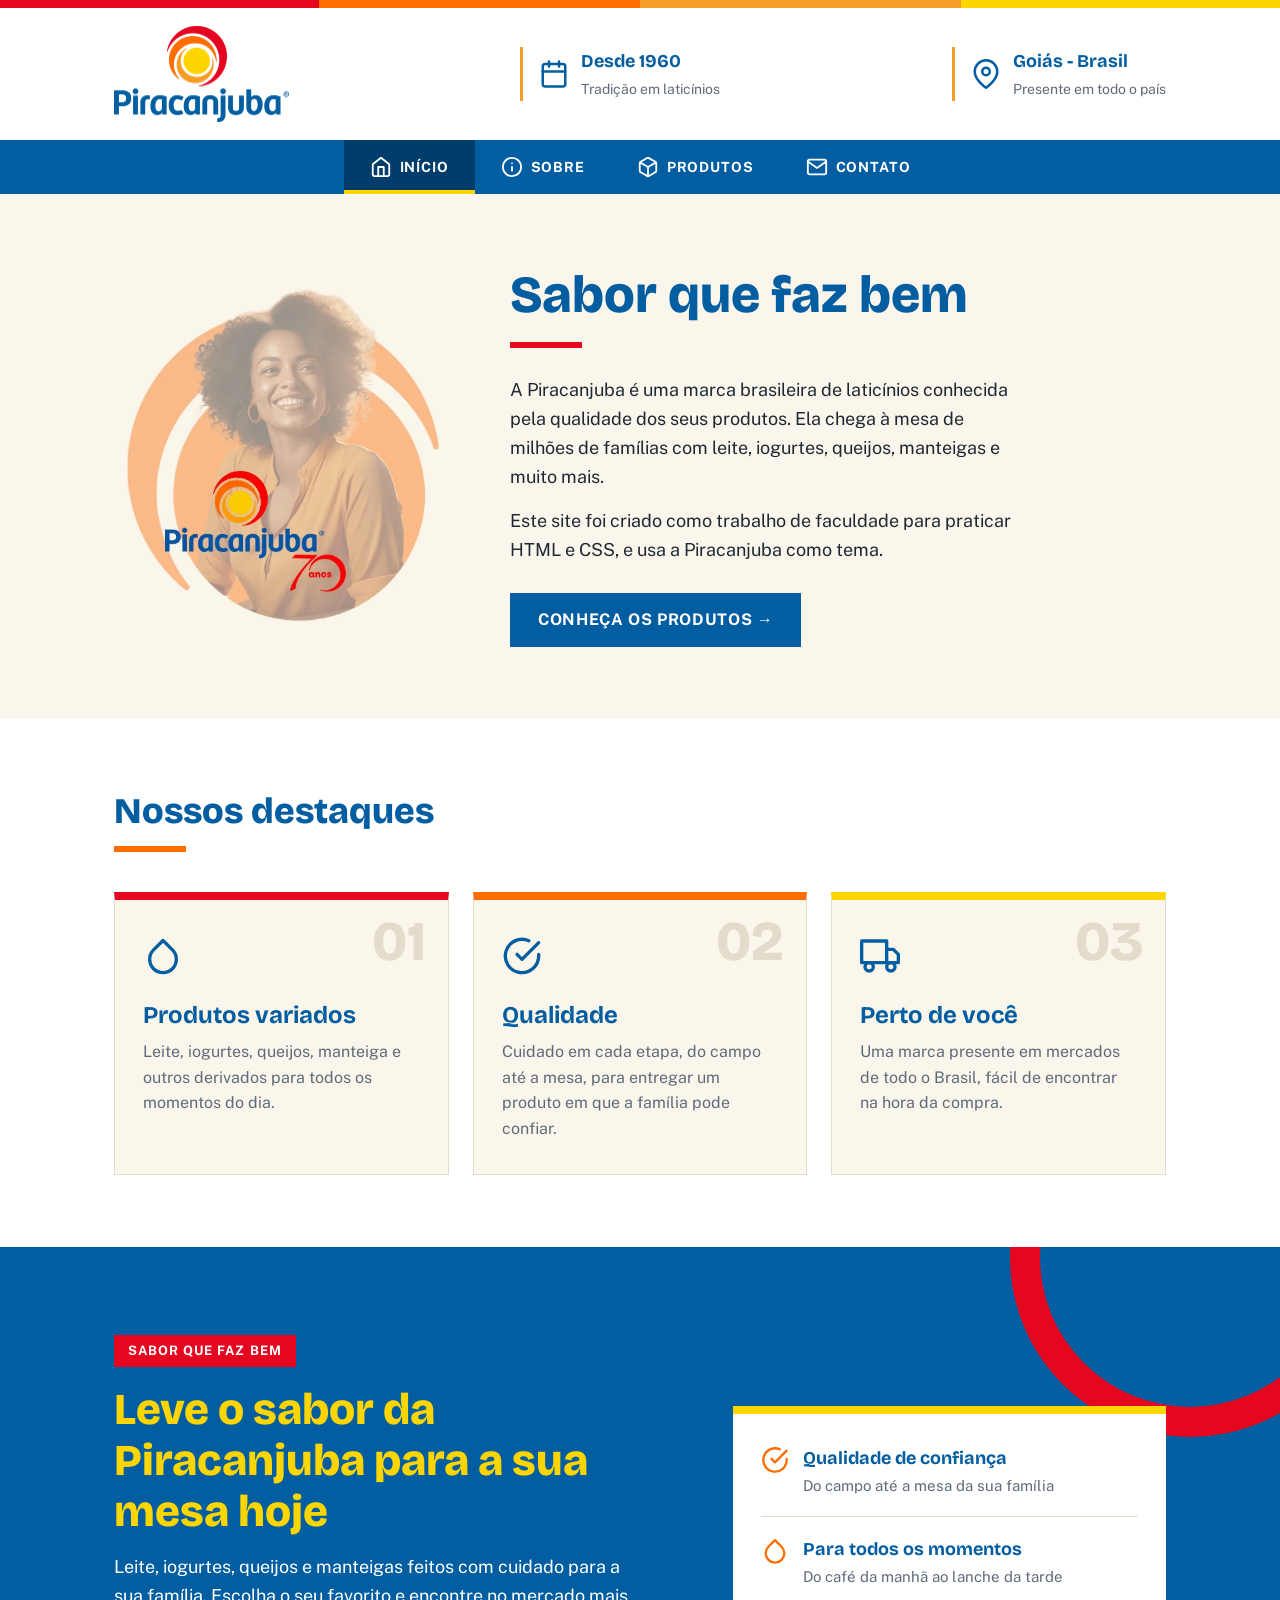
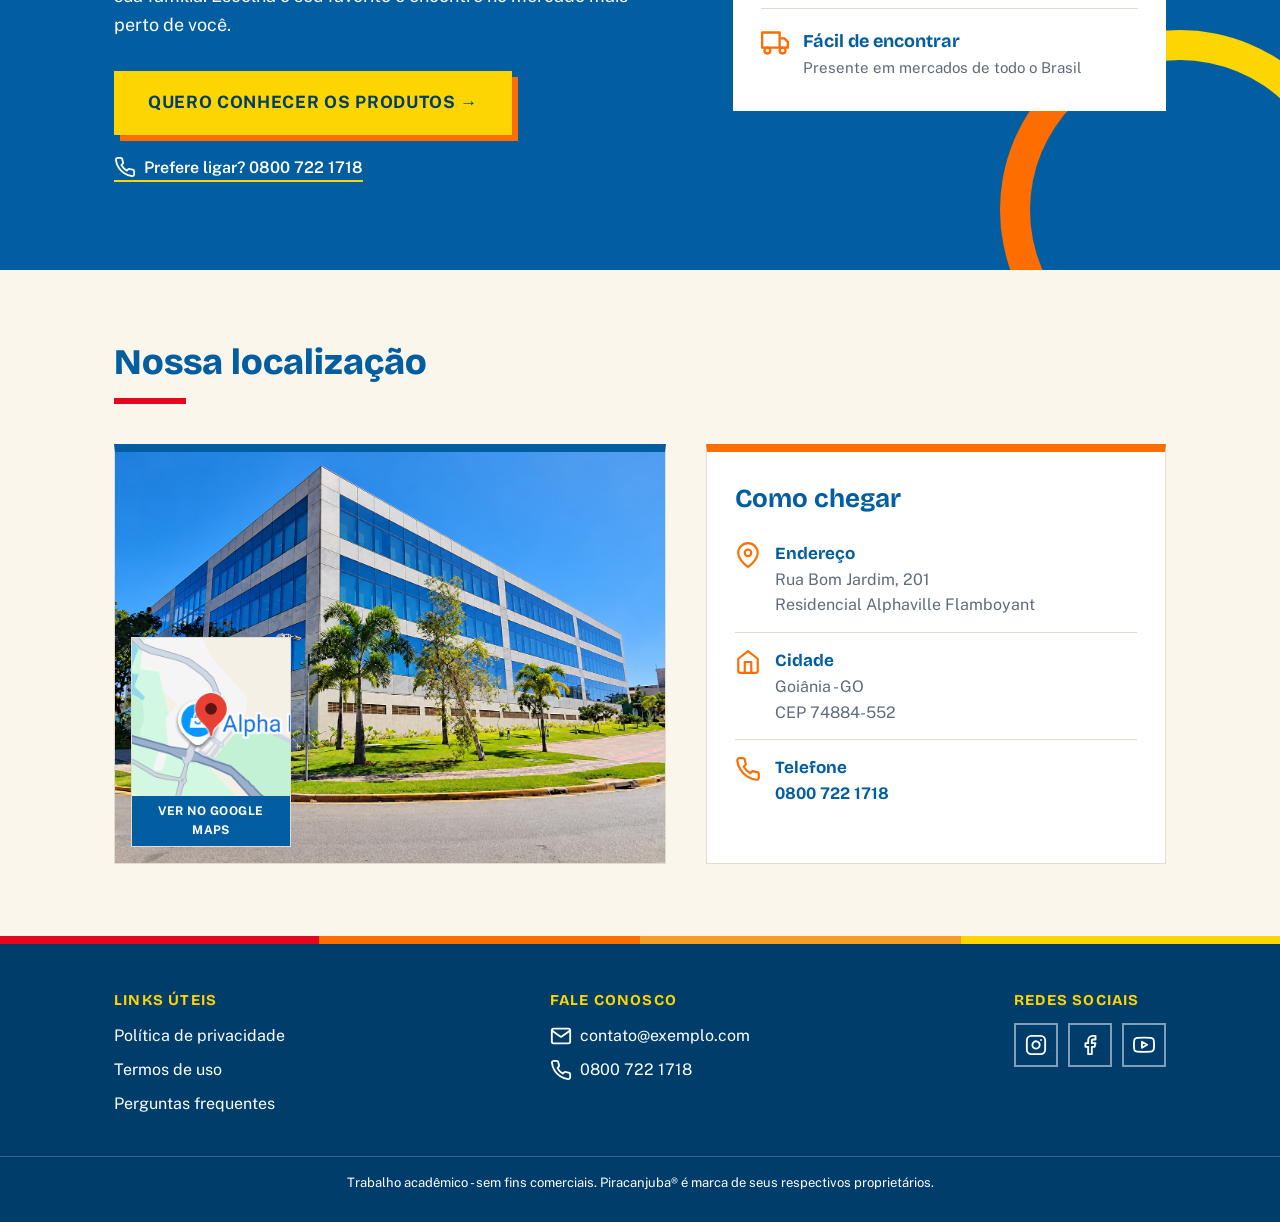
==== commit 3eacfa24: "att gatilhos de compras" ====
--- a/index.html
+++ b/index.html
@@ -102,11 +102,47 @@
     </div>
   </section>
 
-  <section class="chamada">
-    <div class="conteudo chamada-caixa">
-      <h2>Quer conhecer melhor a Piracanjuba?</h2>
-      <p>Veja os produtos, descubra novidades ou fale com a gente. Será um prazer atender você.</p>
-      <a href="#" class="botao-chamada">Fale conosco</a>
+  <section class="cta">
+    <div class="conteudo cta-grid">
+
+      <div class="cta-texto">
+        <span class="cta-selo">Sabor que faz bem</span>
+        <h2>Leve o sabor da Piracanjuba para a sua mesa hoje</h2>
+        <p>Leite, iogurtes, queijos e manteigas feitos com cuidado para a sua família. Escolha o seu favorito e encontre no mercado mais perto de você.</p>
+
+        <div class="cta-botoes">
+          <a href="#" class="cta-botao">Quero conhecer os produtos</a>
+          <a href="tel:08007221718" class="cta-ligue">
+            <svg class="icone"><use href="#i-phone"/></svg>
+            Prefere ligar? 0800 722 1718
+          </a>
+        </div>
+      </div>
+
+      <ul class="cta-card">
+        <li>
+          <svg class="icone"><use href="#i-check"/></svg>
+          <div>
+            <strong>Qualidade de confiança</strong>
+            <span>Do campo até a mesa da sua família</span>
+          </div>
+        </li>
+        <li>
+          <svg class="icone"><use href="#i-droplet"/></svg>
+          <div>
+            <strong>Para todos os momentos</strong>
+            <span>Do café da manhã ao lanche da tarde</span>
+          </div>
+        </li>
+        <li>
+          <svg class="icone"><use href="#i-truck"/></svg>
+          <div>
+            <strong>Fácil de encontrar</strong>
+            <span>Presente em mercados de todo o Brasil</span>
+          </div>
+        </li>
+      </ul>
+
     </div>
   </section>
 
--- a/style.css
+++ b/style.css
@@ -272,16 +272,18 @@
   color: var(--cinza);
 }
 
-.chamada {
+/* Chamada para ação */
+.cta {
   position: relative;
   overflow: hidden;
-  padding: 80px 0;
-  background-color: var(--amarelo);
-  color: var(--azul-escuro);
-}
-
-.chamada::before,
-.chamada::after {
+  padding: 88px 0;
+  background-color: var(--azul);
+  color: #ffffff;
+}
+
+/* arcos que lembram o sol da marca */
+.cta::before,
+.cta::after {
   content: "";
   position: absolute;
   border-radius: 50%;
@@ -289,57 +291,230 @@
   border-color: transparent;
 }
 
-.chamada::before {
-  top: -120px;
+.cta::before {
+  top: -170px;
   right: -90px;
-  width: 380px;
-  height: 380px;
-  border-width: 38px;
-  border-top-color: var(--vermelho);
+  width: 300px;
+  height: 300px;
+  border-width: 30px;
+  border-bottom-color: var(--vermelho);
   border-left-color: var(--vermelho);
-  transform: rotate(15deg);
-}
-
-.chamada::after {
-  top: -30px;
-  right: 50px;
-  width: 240px;
-  height: 240px;
-  border-width: 28px;
-  border-bottom-color: var(--laranja);
-  border-right-color: var(--laranja);
-}
-
-.chamada-caixa {
+}
+
+.cta::after {
+  bottom: -120px;
+  right: -80px;
+  width: 300px;
+  height: 300px;
+  border-width: 30px;
+  border-top-color: var(--amarelo);
+  border-left-color: var(--laranja);
+}
+
+.cta-grid {
   position: relative;
   z-index: 1;
-}
-
-.chamada h2 {
-  max-width: 560px;
+  display: grid;
+  grid-template-columns: 1.3fr 1fr;
+  align-items: center;
+  gap: 56px;
+}
+
+.cta-selo {
+  display: inline-block;
+  margin-bottom: 18px;
+  padding: 6px 14px;
+  background-color: var(--vermelho);
+  font-size: 13px;
+  font-weight: 700;
+  letter-spacing: 0.08em;
+  text-transform: uppercase;
+}
+
+.cta h2 {
   margin-bottom: 16px;
-  font-size: 40px;
+  font-size: 44px;
   font-weight: 800;
-}
-
-.chamada p {
+  color: var(--amarelo);
+}
+
+.cta-texto p {
   max-width: 520px;
-  margin-bottom: 28px;
+  margin-bottom: 32px;
   font-size: 18px;
 }
 
-.botao-chamada {
+.cta-botoes {
+  display: flex;
+  flex-wrap: wrap;
+  align-items: center;
+  gap: 20px 28px;
+}
+
+.cta-botao {
   display: inline-block;
-  padding: 14px 32px;
-  background-color: var(--azul);
-  color: #ffffff;
+  padding: 18px 34px;
+  background-color: var(--amarelo);
+  color: var(--azul-escuro);
+  font-size: 17px;
   font-weight: 700;
   letter-spacing: 0.04em;
   text-transform: uppercase;
-}
-
-.botao-chamada:hover {
-  background-color: var(--azul-escuro);
+  box-shadow: 6px 6px 0 var(--laranja);
+  transition: transform 0.2s, box-shadow 0.2s;
+}
+
+.cta-botao::after {
+  content: " \2192";
+}
+
+.cta-botao:hover {
+  transform: translate(-2px, -2px);
+  box-shadow: 9px 9px 0 var(--laranja);
+}
+
+.cta-botao:active {
+  transform: translate(4px, 4px);
+  box-shadow: 2px 2px 0 var(--laranja);
+}
+
+.cta-ligue {
+  display: flex;
+  align-items: center;
+  gap: 8px;
+  color: #ffffff;
+  font-weight: 600;
+  border-bottom: 2px solid var(--amarelo);
+}
+
+.cta-ligue:hover {
+  color: var(--amarelo);
+}
+
+.cta-botao:focus-visible,
+.cta-ligue:focus-visible {
+  outline: 3px solid #ffffff;
+  outline-offset: 4px;
+}
+
+.cta-card {
+  padding: 12px 28px;
+  background-color: #ffffff;
+  color: var(--texto);
+  border-top: 8px solid var(--amarelo);
+}
+
+.cta-card li {
+  display: flex;
+  gap: 14px;
+  padding: 18px 0;
+  border-bottom: 1px solid var(--linha);
+}
+
+.cta-card li:last-child {
+  border-bottom: 0;
+}
+
+.cta-card .icone {
+  width: 28px;
+  height: 28px;
+  margin-top: 2px;
+  color: var(--laranja);
+}
+
+.cta-card strong {
+  display: block;
+  font-family: var(--fonte-titulo);
+  font-size: 18px;
+  color: var(--azul);
+}
+
+.cta-card span {
+  font-size: 15px;
+  color: var(--cinza);
+}
+
+@media (max-width: 992px) {
+  .cta-grid {
+    grid-template-columns: 1fr;
+    gap: 40px;
+  }
+
+  .cta-texto {
+    text-align: center;
+  }
+
+  .cta::before {
+    top: -140px;
+    right: -100px;
+    width: 220px;
+    height: 220px;
+    border-width: 24px;
+  }
+
+  .cta::after {
+    display: none;
+  }
+
+  .cta h2 {
+    font-size: 34px;
+  }
+
+  .cta-texto p {
+    margin-left: auto;
+    margin-right: auto;
+    font-size: 16px;
+  }
+
+  .cta-botoes {
+    justify-content: center;
+  }
+
+  .cta-card {
+    max-width: 480px;
+    margin: 0 auto;
+  }
+}
+
+@media (max-width: 576px) {
+  .cta {
+    padding: 48px 0;
+  }
+
+  .cta::before,
+  .cta::after {
+    display: none;
+  }
+
+  .cta h2 {
+    font-size: 27px;
+  }
+
+  .cta-texto p {
+    font-size: 15px;
+  }
+
+  .cta-botoes {
+    flex-direction: column;
+    align-items: stretch;
+    gap: 22px;
+  }
+
+  .cta-botao {
+    padding: 16px 20px;
+    font-size: 15px;
+    text-align: center;
+  }
+
+  .cta-ligue {
+    justify-content: center;
+    align-self: center;
+    font-size: 15px;
+  }
+
+  .cta-card {
+    padding: 8px 20px;
+  }
 }
 
 .rodape {
@@ -472,34 +647,6 @@
     text-align: center;
   }
 
-  .chamada {
-    text-align: center;
-  }
-
-  .chamada::before {
-    top: -150px;
-    right: -120px;
-    width: 300px;
-    height: 300px;
-    border-width: 30px;
-  }
-
-  .chamada::after {
-    display: none;
-  }
-
-  .chamada h2 {
-    margin-left: auto;
-    margin-right: auto;
-    font-size: 30px;
-  }
-
-  .chamada p {
-    margin-left: auto;
-    margin-right: auto;
-    font-size: 16px;
-  }
-
   .rodape-grid {
     flex-direction: column;
     align-items: center;
@@ -532,8 +679,7 @@
   }
 
   .corpo,
-  .destaques,
-  .chamada {
+  .destaques {
     padding: 44px 0;
   }
 
@@ -545,18 +691,6 @@
     font-size: 24px;
   }
 
-  .chamada::before {
-    display: none;
-  }
-
-  .chamada h2 {
-    font-size: 26px;
-  }
-
-  .botao-chamada {
-    display: block;
-    padding: 14px 20px;
-  }
 }
 
 img {
@@ -651,10 +785,6 @@
     font-size: 15px;
   }
 
-  .chamada p {
-    font-size: 15px;
-  }
-
   .rodape {
     padding: 36px 0 16px;
   }
@@ -692,9 +822,6 @@
     font-size: 26px;
   }
 
-  .chamada h2 {
-    font-size: 23px;
-  }
 }
 
 .localizacao {
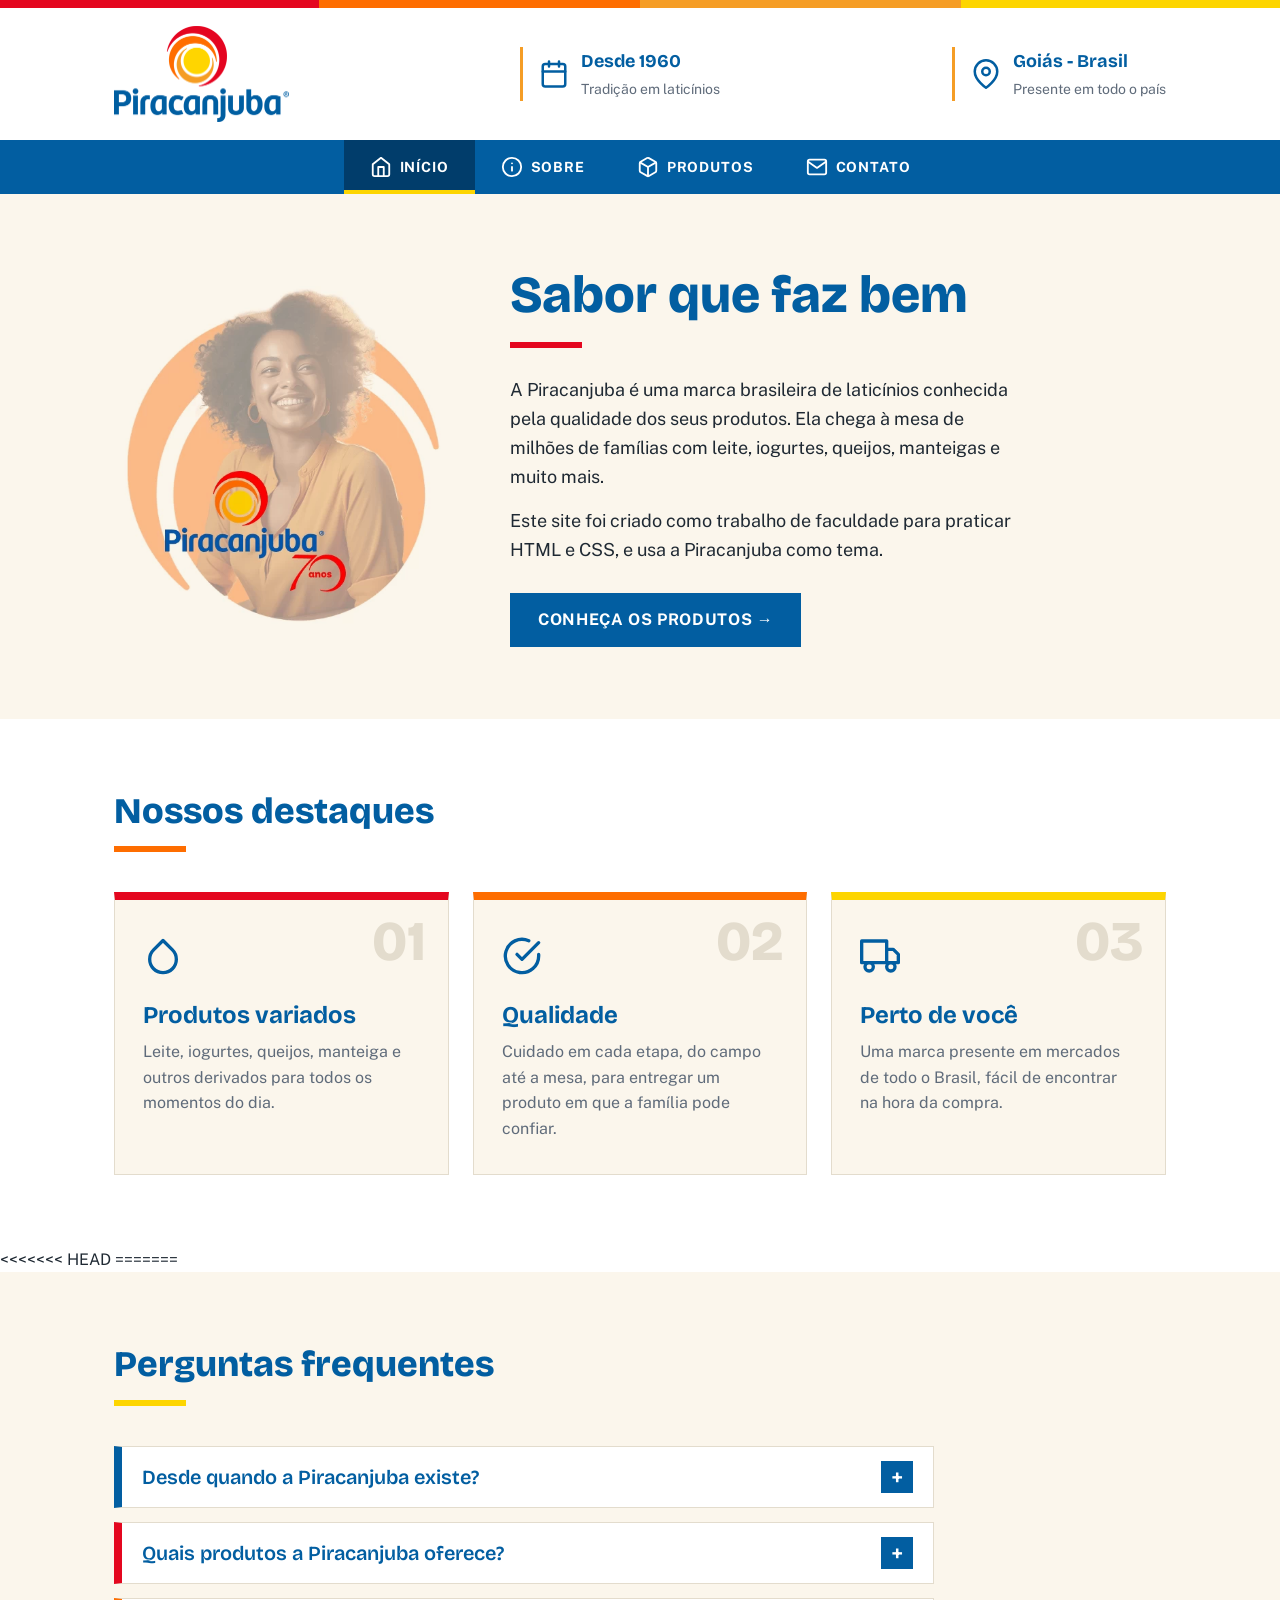
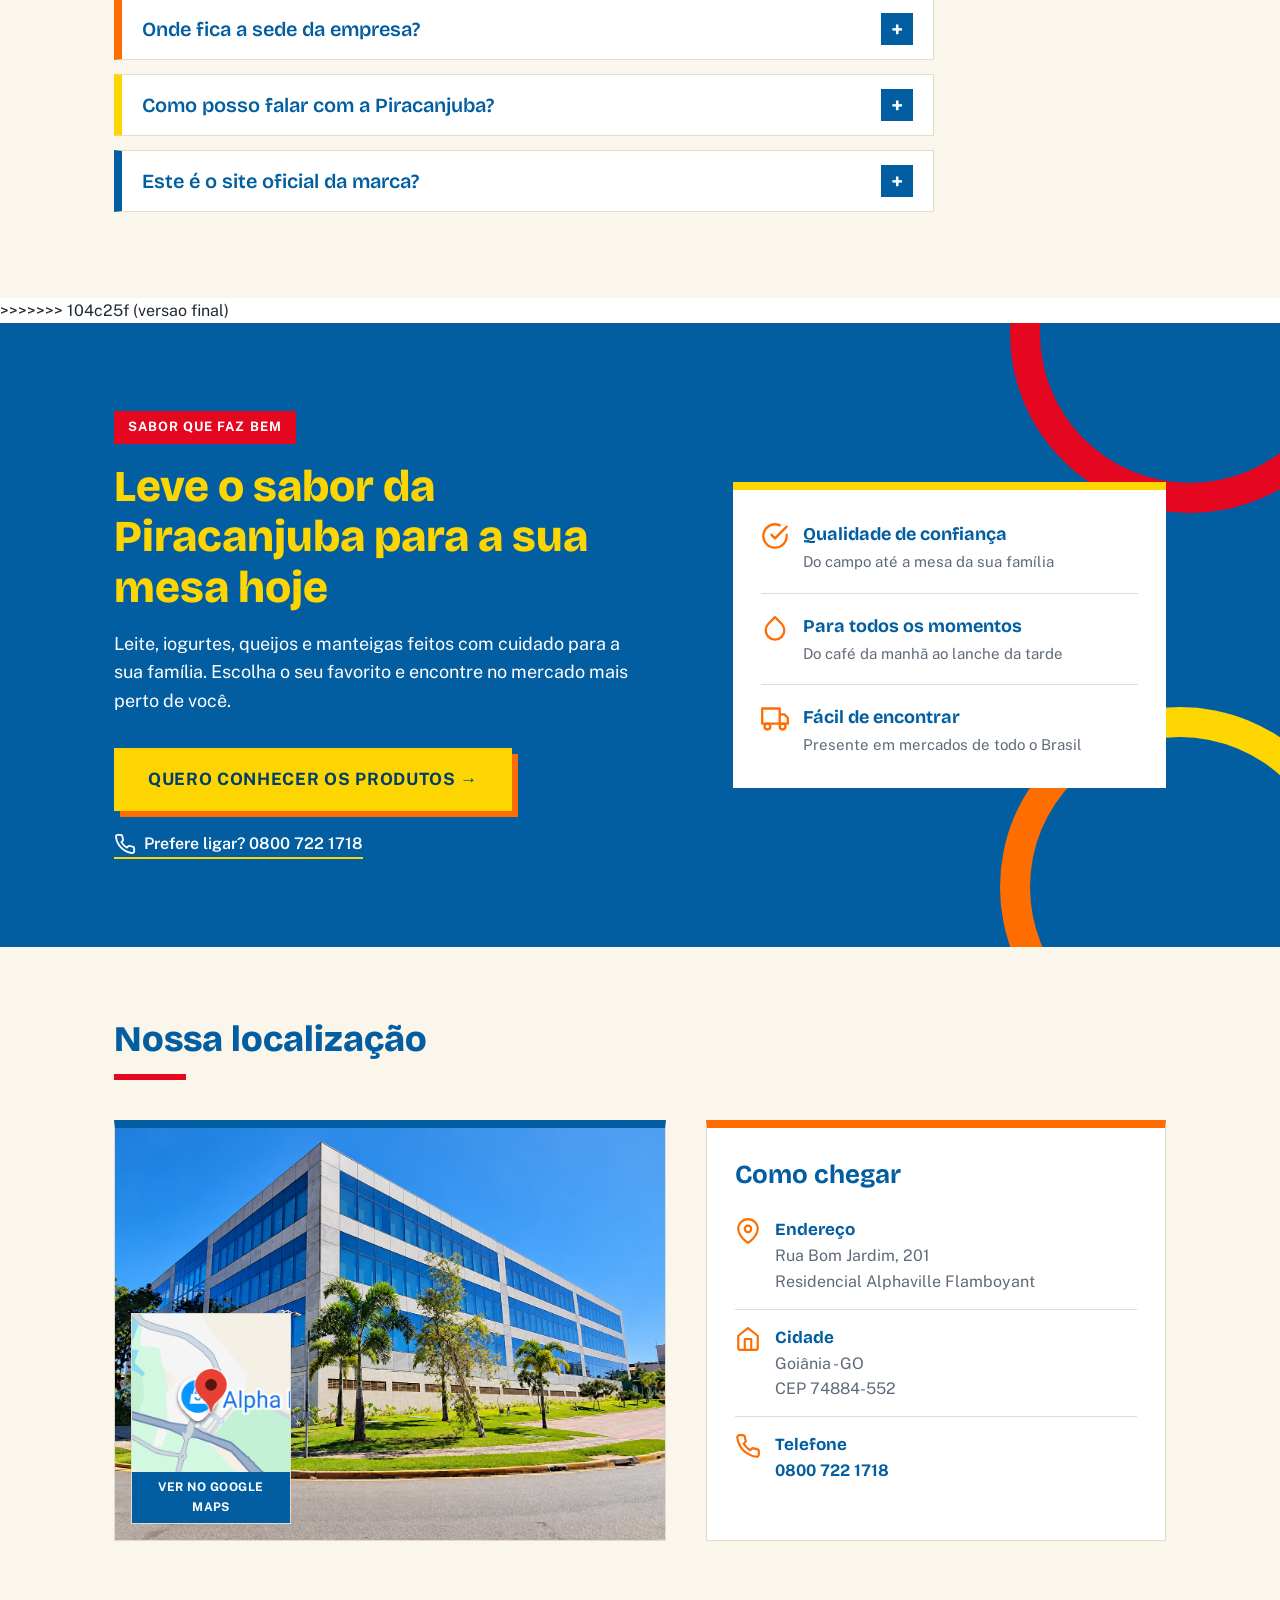
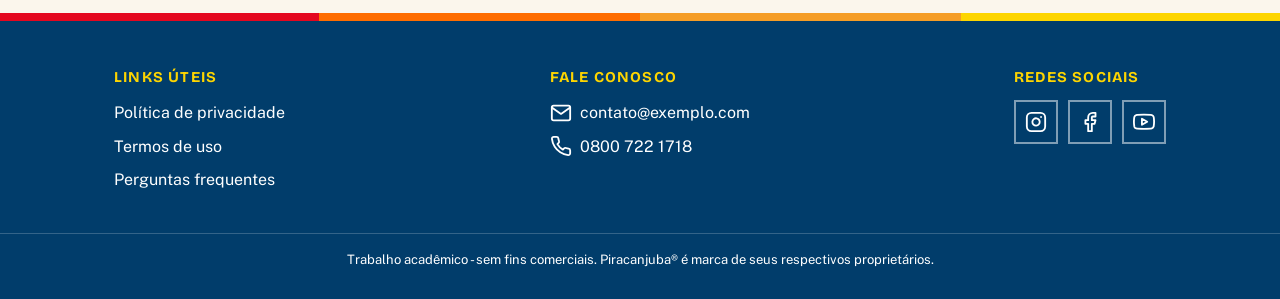
==== commit 0f58956b: "versao-final" ====
--- a/index.html
+++ b/index.html
@@ -102,6 +102,44 @@
     </div>
   </section>
 
+<<<<<<< HEAD
+=======
+  <section class="faq" aria-labelledby="faq-titulo">
+    <div class="conteudo">
+      <h2 class="faq-titulo" id="faq-titulo">Perguntas frequentes</h2>
+
+      <div class="faq-lista">
+
+        <details>
+          <summary>Desde quando a Piracanjuba existe?</summary>
+          <p>A marca existe desde 1960 e tem tradição em laticínios. Hoje está presente em todo o país.</p>
+        </details>
+
+        <details>
+          <summary>Quais produtos a Piracanjuba oferece?</summary>
+          <p>A marca trabalha com leite, iogurtes, queijos, manteigas e outros derivados, para todos os momentos do dia.</p>
+        </details>
+
+        <details>
+          <summary>Onde fica a sede da empresa?</summary>
+          <p>A sede fica em Goiânia - GO, na Rua Bom Jardim, 201, Residencial Alphaville Flamboyant. Veja o mapa na seção de localização desta página.</p>
+        </details>
+
+        <details>
+          <summary>Como posso falar com a Piracanjuba?</summary>
+          <p>Você pode ligar para o telefone <a href="tel:08007221718">0800 722 1718</a>.</p>
+        </details>
+
+        <details>
+          <summary>Este é o site oficial da marca?</summary>
+          <p>Não. Esta página foi feita como trabalho de faculdade, para praticar HTML e CSS, e usa a Piracanjuba apenas como tema.</p>
+        </details>
+
+      </div>
+    </div>
+  </section>
+
+>>>>>>> 104c25f (versao final)
   <section class="cta">
     <div class="conteudo cta-grid">
 
--- a/style.css
+++ b/style.css
@@ -271,6 +271,149 @@
   font-size: 16px;
   color: var(--cinza);
 }
+.cta {
+  position: relative;
+  overflow: hidden;
+  padding: 88px 0;
+  background-color: var(--azul);
+  color: #ffffff;
+}
+
+.faq {
+  padding: 72px 0;
+  background-color: var(--creme);
+}
+
+.faq-titulo {
+  margin-bottom: 40px;
+  font-size: 36px;
+  font-weight: 800;
+  color: var(--azul);
+}
+
+.faq-titulo::after {
+  content: "";
+  display: block;
+  width: 72px;
+  height: 6px;
+  margin-top: 14px;
+  background-color: var(--amarelo);
+}
+
+.faq-lista {
+  max-width: 820px;
+}
+
+.faq details {
+  margin-bottom: 14px;
+  background-color: #ffffff;
+  border: 1px solid var(--linha);
+  border-left: 8px solid var(--azul);
+}
+
+.faq details:nth-child(2) {
+  border-left-color: var(--vermelho);
+}
+
+.faq details:nth-child(3) {
+  border-left-color: var(--laranja);
+}
+
+.faq details:nth-child(4) {
+  border-left-color: var(--amarelo);
+}
+
+.faq summary {
+  display: flex;
+  align-items: center;
+  justify-content: space-between;
+  gap: 16px;
+  min-height: 56px;
+  padding: 14px 20px;
+  font-family: var(--fonte-titulo);
+  font-size: 20px;
+  font-weight: 600;
+  color: var(--azul);
+  cursor: pointer;
+  list-style: none;
+}
+.faq summary::-webkit-details-marker {
+  display: none;
+}
+.faq summary::after {
+  content: "+";
+  flex-shrink: 0;
+  width: 32px;
+  height: 32px;
+  background-color: var(--azul);
+  color: #ffffff;
+  font-size: 24px;
+  line-height: 32px;
+  text-align: center;
+}
+
+.faq details[open] summary::after {
+  content: "\2212";
+  background-color: var(--vermelho);
+}
+
+.faq summary:hover {
+  background-color: var(--creme);
+}
+
+.faq summary:focus-visible {
+  outline: 3px solid var(--laranja);
+  outline-offset: -3px;
+}
+
+.faq details p {
+  padding: 4px 20px 20px;
+  font-size: 17px;
+  color: var(--cinza);
+}
+
+.faq details a {
+  color: var(--azul);
+  font-weight: 700;
+  text-decoration: underline;
+}
+
+@media (max-width: 992px) {
+  .faq-titulo {
+    font-size: 28px;
+    text-align: center;
+  }
+
+  .faq-titulo::after {
+    margin-left: auto;
+    margin-right: auto;
+  }
+
+  .faq-lista {
+    margin: 0 auto;
+  }
+}
+
+@media (max-width: 576px) {
+  .faq {
+    padding: 44px 0;
+  }
+
+  .faq-titulo {
+    margin-bottom: 28px;
+    font-size: 24px;
+  }
+
+  .faq summary {
+    padding: 12px 14px;
+    font-size: 17px;
+  }
+
+  .faq details p {
+    padding: 2px 14px 16px;
+    font-size: 16px;
+  }
+}
 
 /* Chamada para ação */
 .cta {
@@ -280,8 +423,6 @@
   background-color: var(--azul);
   color: #ffffff;
 }
-
-/* arcos que lembram o sol da marca */
 .cta::before,
 .cta::after {
   content: "";
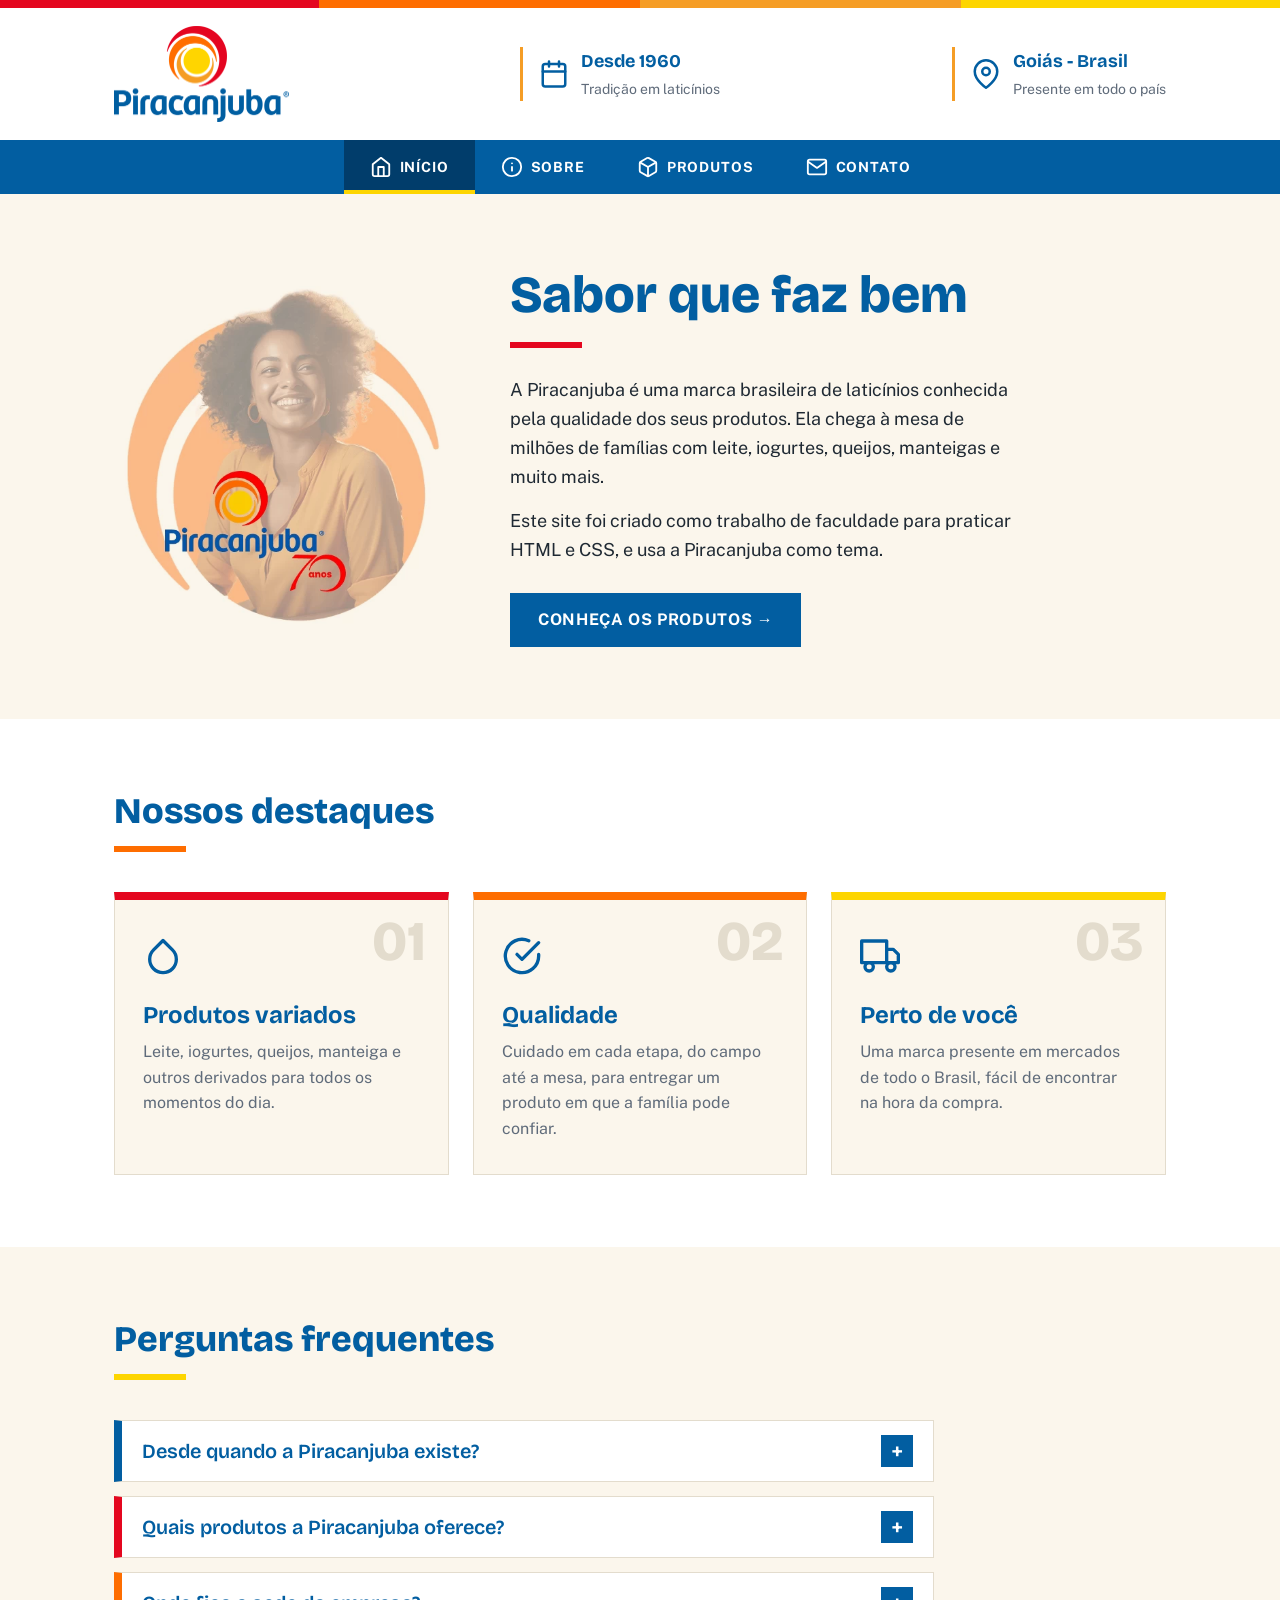
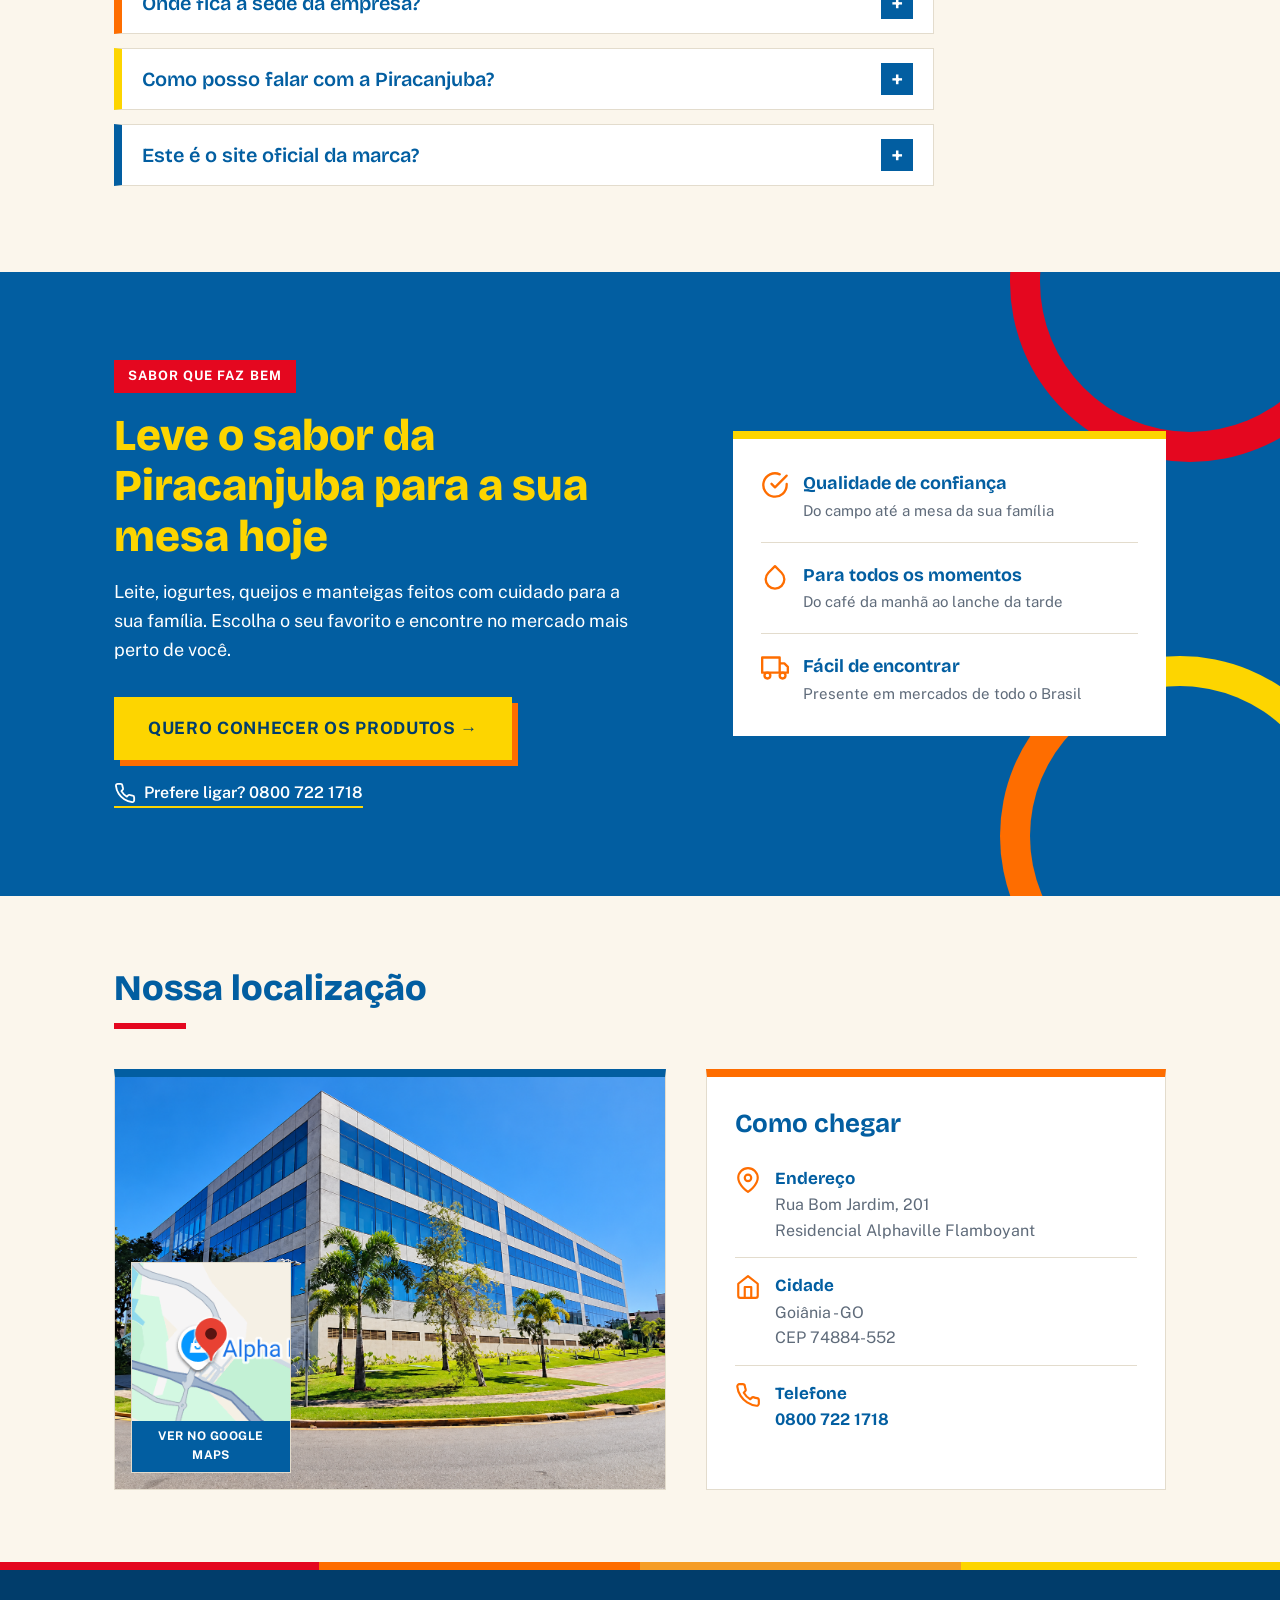
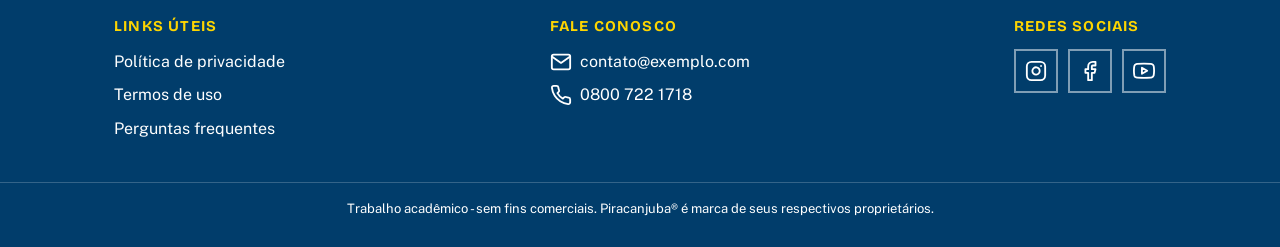
==== commit 5b80e66d: "Resolve conflito e adiciona chamada, perguntas frequentes e HTML semantico" ====
--- a/index.html
+++ b/index.html
@@ -3,6 +3,7 @@
 <head>
   <meta charset="UTF-8">
   <meta name="viewport" content="width=device-width, initial-scale=1">
+  <meta name="description" content="Página sobre a Piracanjuba, marca brasileira de laticínios. Trabalho de faculdade feito com HTML e CSS.">
   <title>Piracanjuba - Sabor que faz bem</title>
   <link rel="preconnect" href="https://fonts.googleapis.com">
   <link rel="preconnect" href="https://fonts.gstatic.com" crossorigin>
@@ -10,6 +11,9 @@
   <link rel="stylesheet" href="style.css">
 </head>
 <body>
+
+  <!-- Atalho para quem navega pelo teclado -->
+  <a href="#conteudo" class="pular-conteudo">Pular para o conteúdo</a>
 
   <svg width="0" height="0" style="position:absolute" aria-hidden="true">
     <symbol id="i-pin" viewBox="0 0 24 24"><path d="M21 10c0 7-9 13-9 13s-9-6-9-13a9 9 0 0 1 18 0z"/><circle cx="12" cy="10" r="3"/></symbol>
@@ -27,20 +31,20 @@
     <symbol id="i-truck" viewBox="0 0 24 24"><path d="M1 3h15v13H1zM16 8h4l3 3v5h-7z"/><circle cx="5.5" cy="18.5" r="2.5"/><circle cx="18.5" cy="18.5" r="2.5"/></symbol>
   </svg>
 
-  <header class="cabecalho">
+  <header class="cabecalho" id="inicio">
     <div class="conteudo cabecalho-grid">
-      <a href="#" class="logo"><img src="imagens/logo.png" alt="Logo da Piracanjuba"></a>
+      <a href="#inicio" class="logo"><img src="imagens/logo.png" alt="Logo da Piracanjuba"></a>
 
       <div class="info info1">
-        <svg class="icone"><use href="#i-calendar"/></svg>
+        <svg class="icone" aria-hidden="true" focusable="false"><use href="#i-calendar"/></svg>
         <div>
-          <strong>Desde 1960</strong>
+          <strong>Desde <time datetime="1960">1960</time></strong>
           <span>Tradição em laticínios</span>
         </div>
       </div>
 
       <div class="info info2">
-        <svg class="icone"><use href="#i-pin"/></svg>
+        <svg class="icone" aria-hidden="true" focusable="false"><use href="#i-pin"/></svg>
         <div>
           <strong>Goiás - Brasil</strong>
           <span>Presente em todo o país</span>
@@ -49,213 +53,223 @@
     </div>
   </header>
 
-  <nav class="menu">
+  <nav class="menu" aria-label="Menu principal">
     <ul>
-      <li><a href="#"><svg class="icone"><use href="#i-home"/></svg>Início</a></li>
-      <li><a href="#"><svg class="icone"><use href="#i-info"/></svg>Sobre</a></li>
-      <li><a href="#"><svg class="icone"><use href="#i-box"/></svg>Produtos</a></li>
-      <li><a href="#"><svg class="icone"><use href="#i-mail"/></svg>Contato</a></li>
+      <li><a href="#inicio" aria-current="page"><svg class="icone" aria-hidden="true" focusable="false"><use href="#i-home"/></svg>Início</a></li>
+      <li><a href="#sobre"><svg class="icone" aria-hidden="true" focusable="false"><use href="#i-info"/></svg>Sobre</a></li>
+      <li><a href="#produtos"><svg class="icone" aria-hidden="true" focusable="false"><use href="#i-box"/></svg>Produtos</a></li>
+      <li><a href="#contato"><svg class="icone" aria-hidden="true" focusable="false"><use href="#i-mail"/></svg>Contato</a></li>
     </ul>
   </nav>
 
-  <main class="corpo">
-    <div class="conteudo corpo-grid">
-
-      <div class="imagem">
-        <img src="imagens/destaque.png" alt="Mulher sorrindo com a logo de 70 anos da Piracanjuba">
-      </div>
-
-      <div class="texto">
-        <h1>Sabor que faz bem</h1>
-        <p>A Piracanjuba é uma marca brasileira de laticínios conhecida pela qualidade dos seus produtos. Ela chega à mesa de milhões de famílias com leite, iogurtes, queijos, manteigas e muito mais.</p>
-        <p>Este site foi criado como trabalho de faculdade para praticar HTML e CSS, e usa a Piracanjuba como tema.</p>
-        <a href="#" class="botao">Conheça os produtos</a>
-      </div>
-
-    </div>
+  <main id="conteudo">
+
+    <!-- Apresentação -->
+    <section class="corpo" id="sobre" aria-labelledby="titulo-sobre">
+      <div class="conteudo corpo-grid">
+
+        <div class="imagem">
+          <img src="imagens/destaque.png" alt="Mulher sorrindo com a logo de 70 anos da Piracanjuba">
+        </div>
+
+        <div class="texto">
+          <h1 id="titulo-sobre">Sabor que faz bem</h1>
+          <p>A Piracanjuba é uma marca brasileira de laticínios conhecida pela qualidade dos seus produtos. Ela chega à mesa de milhões de famílias com leite, iogurtes, queijos, manteigas e muito mais.</p>
+          <p>Este site foi criado como trabalho de faculdade para praticar HTML e CSS, e usa a Piracanjuba como tema.</p>
+          <a href="#produtos" class="botao">Conheça os produtos</a>
+        </div>
+
+      </div>
+    </section>
+
+    <!-- Destaques -->
+    <section class="destaques" id="produtos" aria-labelledby="titulo-destaques">
+      <div class="conteudo">
+        <h2 class="destaques-titulo" id="titulo-destaques">Nossos destaques</h2>
+        <div class="destaques-grid">
+
+          <article class="card">
+            <svg class="icone card-icone" aria-hidden="true" focusable="false"><use href="#i-droplet"/></svg>
+            <h3>Produtos variados</h3>
+            <p>Leite, iogurtes, queijos, manteiga e outros derivados para todos os momentos do dia.</p>
+          </article>
+
+          <article class="card">
+            <svg class="icone card-icone" aria-hidden="true" focusable="false"><use href="#i-check"/></svg>
+            <h3>Qualidade</h3>
+            <p>Cuidado em cada etapa, do campo até a mesa, para entregar um produto em que a família pode confiar.</p>
+          </article>
+
+          <article class="card">
+            <svg class="icone card-icone" aria-hidden="true" focusable="false"><use href="#i-truck"/></svg>
+            <h3>Perto de você</h3>
+            <p>Uma marca presente em mercados de todo o Brasil, fácil de encontrar na hora da compra.</p>
+          </article>
+
+        </div>
+      </div>
+    </section>
+
+    <!-- Perguntas frequentes -->
+    <section class="faq" id="perguntas" aria-labelledby="faq-titulo">
+      <div class="conteudo">
+        <h2 class="faq-titulo" id="faq-titulo">Perguntas frequentes</h2>
+
+        <div class="faq-lista">
+
+          <details>
+            <summary>Desde quando a Piracanjuba existe?</summary>
+            <p>A marca existe desde 1960 e tem tradição em laticínios. Hoje está presente em todo o país.</p>
+          </details>
+
+          <details>
+            <summary>Quais produtos a Piracanjuba oferece?</summary>
+            <p>A marca trabalha com leite, iogurtes, queijos, manteigas e outros derivados, para todos os momentos do dia.</p>
+          </details>
+
+          <details>
+            <summary>Onde fica a sede da empresa?</summary>
+            <p>A sede fica em Goiânia - GO, na Rua Bom Jardim, 201, Residencial Alphaville Flamboyant. Veja o mapa na seção de localização desta página.</p>
+          </details>
+
+          <details>
+            <summary>Como posso falar com a Piracanjuba?</summary>
+            <p>Você pode ligar para o telefone <a href="tel:08007221718">0800 722 1718</a>.</p>
+          </details>
+
+          <details>
+            <summary>Este é o site oficial da marca?</summary>
+            <p>Não. Esta página foi feita como trabalho de faculdade, para praticar HTML e CSS, e usa a Piracanjuba apenas como tema.</p>
+          </details>
+
+        </div>
+      </div>
+    </section>
+
+    <!-- Chamada para ação -->
+    <section class="cta" aria-labelledby="cta-titulo">
+      <div class="conteudo cta-grid">
+
+        <div class="cta-texto">
+          <span class="cta-selo">Sabor que faz bem</span>
+          <h2 id="cta-titulo">Leve o sabor da Piracanjuba para a sua mesa hoje</h2>
+          <p>Leite, iogurtes, queijos e manteigas feitos com cuidado para a sua família. Escolha o seu favorito e encontre no mercado mais perto de você.</p>
+
+          <div class="cta-botoes">
+            <a href="#produtos" class="cta-botao">Quero conhecer os produtos</a>
+            <a href="tel:08007221718" class="cta-ligue">
+              <svg class="icone" aria-hidden="true" focusable="false"><use href="#i-phone"/></svg>
+              Prefere ligar? 0800 722 1718
+            </a>
+          </div>
+        </div>
+
+        <ul class="cta-card" aria-label="Motivos para escolher a Piracanjuba">
+          <li>
+            <svg class="icone" aria-hidden="true" focusable="false"><use href="#i-check"/></svg>
+            <div>
+              <strong>Qualidade de confiança</strong>
+              <span>Do campo até a mesa da sua família</span>
+            </div>
+          </li>
+          <li>
+            <svg class="icone" aria-hidden="true" focusable="false"><use href="#i-droplet"/></svg>
+            <div>
+              <strong>Para todos os momentos</strong>
+              <span>Do café da manhã ao lanche da tarde</span>
+            </div>
+          </li>
+          <li>
+            <svg class="icone" aria-hidden="true" focusable="false"><use href="#i-truck"/></svg>
+            <div>
+              <strong>Fácil de encontrar</strong>
+              <span>Presente em mercados de todo o Brasil</span>
+            </div>
+          </li>
+        </ul>
+
+      </div>
+    </section>
+
+    <!-- Localização -->
+    <section class="localizacao" id="contato" aria-labelledby="titulo-localizacao">
+      <div class="conteudo">
+        <h2 class="localizacao-titulo" id="titulo-localizacao">Nossa localização</h2>
+
+        <div class="localizacao-grid">
+          <div class="mapa">
+            <img class="sede" src="imagens/sede.png" alt="Fachada do prédio da sede em Goiânia">
+            <a class="mapa-link" href="https://share.google/ZIcSNA9LpX5N752Lf" target="_blank" rel="noopener">
+              <img src="imagens/mapa.png" alt="Mapa com a localização da sede">
+              <span>Ver no Google Maps</span>
+            </a>
+          </div>
+
+          <div class="endereco">
+            <h3>Como chegar</h3>
+            <address>
+              <ul class="endereco-lista">
+                <li>
+                  <svg class="icone" aria-hidden="true" focusable="false"><use href="#i-pin"/></svg>
+                  <div>
+                    <strong>Endereço</strong>
+                    <span>Rua Bom Jardim, 201<br>Residencial Alphaville Flamboyant</span>
+                  </div>
+                </li>
+                <li>
+                  <svg class="icone" aria-hidden="true" focusable="false"><use href="#i-home"/></svg>
+                  <div>
+                    <strong>Cidade</strong>
+                    <span>Goiânia - GO<br>CEP 74884-552</span>
+                  </div>
+                </li>
+                <li>
+                  <svg class="icone" aria-hidden="true" focusable="false"><use href="#i-phone"/></svg>
+                  <div>
+                    <strong>Telefone</strong>
+                    <span><a href="tel:08007221718">0800 722 1718</a></span>
+                  </div>
+                </li>
+              </ul>
+            </address>
+          </div>
+        </div>
+      </div>
+    </section>
+
   </main>
-
-  <section class="destaques">
-    <div class="conteudo">
-      <h2 class="destaques-titulo">Nossos destaques</h2>
-      <div class="destaques-grid">
-
-        <article class="card">
-          <svg class="icone card-icone"><use href="#i-droplet"/></svg>
-          <h3>Produtos variados</h3>
-          <p>Leite, iogurtes, queijos, manteiga e outros derivados para todos os momentos do dia.</p>
-        </article>
-
-        <article class="card">
-          <svg class="icone card-icone"><use href="#i-check"/></svg>
-          <h3>Qualidade</h3>
-          <p>Cuidado em cada etapa, do campo até a mesa, para entregar um produto em que a família pode confiar.</p>
-        </article>
-
-        <article class="card">
-          <svg class="icone card-icone"><use href="#i-truck"/></svg>
-          <h3>Perto de você</h3>
-          <p>Uma marca presente em mercados de todo o Brasil, fácil de encontrar na hora da compra.</p>
-        </article>
-
-      </div>
-    </div>
-  </section>
-
-<<<<<<< HEAD
-=======
-  <section class="faq" aria-labelledby="faq-titulo">
-    <div class="conteudo">
-      <h2 class="faq-titulo" id="faq-titulo">Perguntas frequentes</h2>
-
-      <div class="faq-lista">
-
-        <details>
-          <summary>Desde quando a Piracanjuba existe?</summary>
-          <p>A marca existe desde 1960 e tem tradição em laticínios. Hoje está presente em todo o país.</p>
-        </details>
-
-        <details>
-          <summary>Quais produtos a Piracanjuba oferece?</summary>
-          <p>A marca trabalha com leite, iogurtes, queijos, manteigas e outros derivados, para todos os momentos do dia.</p>
-        </details>
-
-        <details>
-          <summary>Onde fica a sede da empresa?</summary>
-          <p>A sede fica em Goiânia - GO, na Rua Bom Jardim, 201, Residencial Alphaville Flamboyant. Veja o mapa na seção de localização desta página.</p>
-        </details>
-
-        <details>
-          <summary>Como posso falar com a Piracanjuba?</summary>
-          <p>Você pode ligar para o telefone <a href="tel:08007221718">0800 722 1718</a>.</p>
-        </details>
-
-        <details>
-          <summary>Este é o site oficial da marca?</summary>
-          <p>Não. Esta página foi feita como trabalho de faculdade, para praticar HTML e CSS, e usa a Piracanjuba apenas como tema.</p>
-        </details>
-
-      </div>
-    </div>
-  </section>
-
->>>>>>> 104c25f (versao final)
-  <section class="cta">
-    <div class="conteudo cta-grid">
-
-      <div class="cta-texto">
-        <span class="cta-selo">Sabor que faz bem</span>
-        <h2>Leve o sabor da Piracanjuba para a sua mesa hoje</h2>
-        <p>Leite, iogurtes, queijos e manteigas feitos com cuidado para a sua família. Escolha o seu favorito e encontre no mercado mais perto de você.</p>
-
-        <div class="cta-botoes">
-          <a href="#" class="cta-botao">Quero conhecer os produtos</a>
-          <a href="tel:08007221718" class="cta-ligue">
-            <svg class="icone"><use href="#i-phone"/></svg>
-            Prefere ligar? 0800 722 1718
-          </a>
-        </div>
-      </div>
-
-      <ul class="cta-card">
-        <li>
-          <svg class="icone"><use href="#i-check"/></svg>
-          <div>
-            <strong>Qualidade de confiança</strong>
-            <span>Do campo até a mesa da sua família</span>
-          </div>
-        </li>
-        <li>
-          <svg class="icone"><use href="#i-droplet"/></svg>
-          <div>
-            <strong>Para todos os momentos</strong>
-            <span>Do café da manhã ao lanche da tarde</span>
-          </div>
-        </li>
-        <li>
-          <svg class="icone"><use href="#i-truck"/></svg>
-          <div>
-            <strong>Fácil de encontrar</strong>
-            <span>Presente em mercados de todo o Brasil</span>
-          </div>
-        </li>
-      </ul>
-
-    </div>
-  </section>
-
-  <section class="localizacao">
-    <div class="conteudo">
-      <h2 class="localizacao-titulo">Nossa localização</h2>
-
-      <div class="localizacao-grid">
-        <div class="mapa">
-          <img class="sede" src="imagens/sede.png" alt="Fachada do prédio da sede em Goiânia">
-          <a class="mapa-link" href="https://share.google/ZIcSNA9LpX5N752Lf" target="_blank" rel="noopener">
-            <img src="imagens/mapa.png" alt="Mapa com a localização da sede">
-            <span>Ver no Google Maps</span>
-          </a>
-        </div>
-
-        <div class="endereco">
-          <h3>Como chegar</h3>
-          <ul class="endereco-lista">
-            <li>
-              <svg class="icone"><use href="#i-pin"/></svg>
-              <div>
-                <strong>Endereço</strong>
-                <span>Rua Bom Jardim, 201<br>Residencial Alphaville Flamboyant</span>
-              </div>
-            </li>
-            <li>
-              <svg class="icone"><use href="#i-home"/></svg>
-              <div>
-                <strong>Cidade</strong>
-                <span>Goiânia - GO<br>CEP 74884-552</span>
-              </div>
-            </li>
-            <li>
-              <svg class="icone"><use href="#i-phone"/></svg>
-              <div>
-                <strong>Telefone</strong>
-                <span><a href="tel:08007221718">0800 722 1718</a></span>
-              </div>
-            </li>
-          </ul>
-        </div>
-      </div>
-    </div>
-  </section>
 
   <footer class="rodape">
     <div class="conteudo rodape-grid">
 
-      <section>
-        <h2>Links úteis</h2>
+      <nav aria-labelledby="titulo-links">
+        <h2 id="titulo-links">Links úteis</h2>
         <ul>
           <li><a href="#">Política de privacidade</a></li>
           <li><a href="#">Termos de uso</a></li>
-          <li><a href="#">Perguntas frequentes</a></li>
+          <li><a href="#perguntas">Perguntas frequentes</a></li>
+        </ul>
+      </nav>
+
+      <section aria-labelledby="titulo-fale">
+        <h2 id="titulo-fale">Fale conosco</h2>
+        <address>
+          <p><svg class="icone" aria-hidden="true" focusable="false"><use href="#i-mail"/></svg><a href="mailto:contato@exemplo.com">contato@exemplo.com</a></p>
+          <p><svg class="icone" aria-hidden="true" focusable="false"><use href="#i-phone"/></svg><a href="tel:08007221718">0800 722 1718</a></p>
+        </address>
+      </section>
+
+      <section aria-labelledby="titulo-redes">
+        <h2 id="titulo-redes">Redes sociais</h2>
+        <ul class="redes">
+          <li><a href="#" aria-label="Instagram"><svg class="icone" aria-hidden="true" focusable="false"><use href="#i-instagram"/></svg></a></li>
+          <li><a href="#" aria-label="Facebook"><svg class="icone" aria-hidden="true" focusable="false"><use href="#i-facebook"/></svg></a></li>
+          <li><a href="#" aria-label="YouTube"><svg class="icone" aria-hidden="true" focusable="false"><use href="#i-youtube"/></svg></a></li>
         </ul>
       </section>
 
-      <section>
-        <h2>Fale conosco</h2>
-        <p><svg class="icone"><use href="#i-mail"/></svg>contato@exemplo.com</p>
-        <p><svg class="icone"><use href="#i-phone"/></svg>0800 722 1718</p>
-      </section>
-
-      <section>
-        <h2>Redes sociais</h2>
-        <div class="redes">
-          <a href="#" aria-label="Instagram"><svg class="icone"><use href="#i-instagram"/></svg></a>
-          <a href="#" aria-label="Facebook"><svg class="icone"><use href="#i-facebook"/></svg></a>
-          <a href="#" aria-label="YouTube"><svg class="icone"><use href="#i-youtube"/></svg></a>
-        </div>
-      </section>
-
     </div>
-    <p class="copy">Trabalho acadêmico - sem fins comerciais. Piracanjuba® é marca de seus respectivos proprietários.</p>
+    <p class="copy"><small>Trabalho acadêmico - sem fins comerciais. Piracanjuba® é marca de seus respectivos proprietários.</small></p>
   </footer>
 
 </body>
--- a/style.css
+++ b/style.css
@@ -271,14 +271,8 @@
   font-size: 16px;
   color: var(--cinza);
 }
-.cta {
-  position: relative;
-  overflow: hidden;
-  padding: 88px 0;
-  background-color: var(--azul);
-  color: #ffffff;
-}
-
+
+/* Perguntas frequentes */
 .faq {
   padding: 72px 0;
   background-color: var(--creme);
@@ -337,9 +331,13 @@
   cursor: pointer;
   list-style: none;
 }
+
+/* some com a setinha padrão do navegador */
 .faq summary::-webkit-details-marker {
   display: none;
 }
+
+/* sinal de + que vira - quando abre */
 .faq summary::after {
   content: "+";
   flex-shrink: 0;
@@ -423,6 +421,8 @@
   background-color: var(--azul);
   color: #ffffff;
 }
+
+/* arcos que lembram o sol da marca */
 .cta::before,
 .cta::after {
   content: "";
@@ -934,7 +934,7 @@
     margin-bottom: 4px;
   }
 
-  .rodape li a {
+  .rodape nav li a {
     display: inline-block;
     padding: 6px 0;
   }
@@ -1149,3 +1149,31 @@
 .endereco-lista a:hover {
   color: var(--vermelho);
 }
+
+/* Ajustes da estrutura semântica */
+address {
+  font-style: normal;
+}
+
+.rodape .redes li {
+  margin-bottom: 0;
+}
+
+.pular-conteudo {
+  position: absolute;
+  top: -60px;
+  left: 16px;
+  z-index: 10;
+  padding: 10px 16px;
+  background-color: var(--amarelo);
+  color: var(--azul-escuro);
+  font-weight: 700;
+}
+
+.pular-conteudo:focus {
+  top: 12px;
+}
+
+.copy small {
+  font-size: inherit;
+}
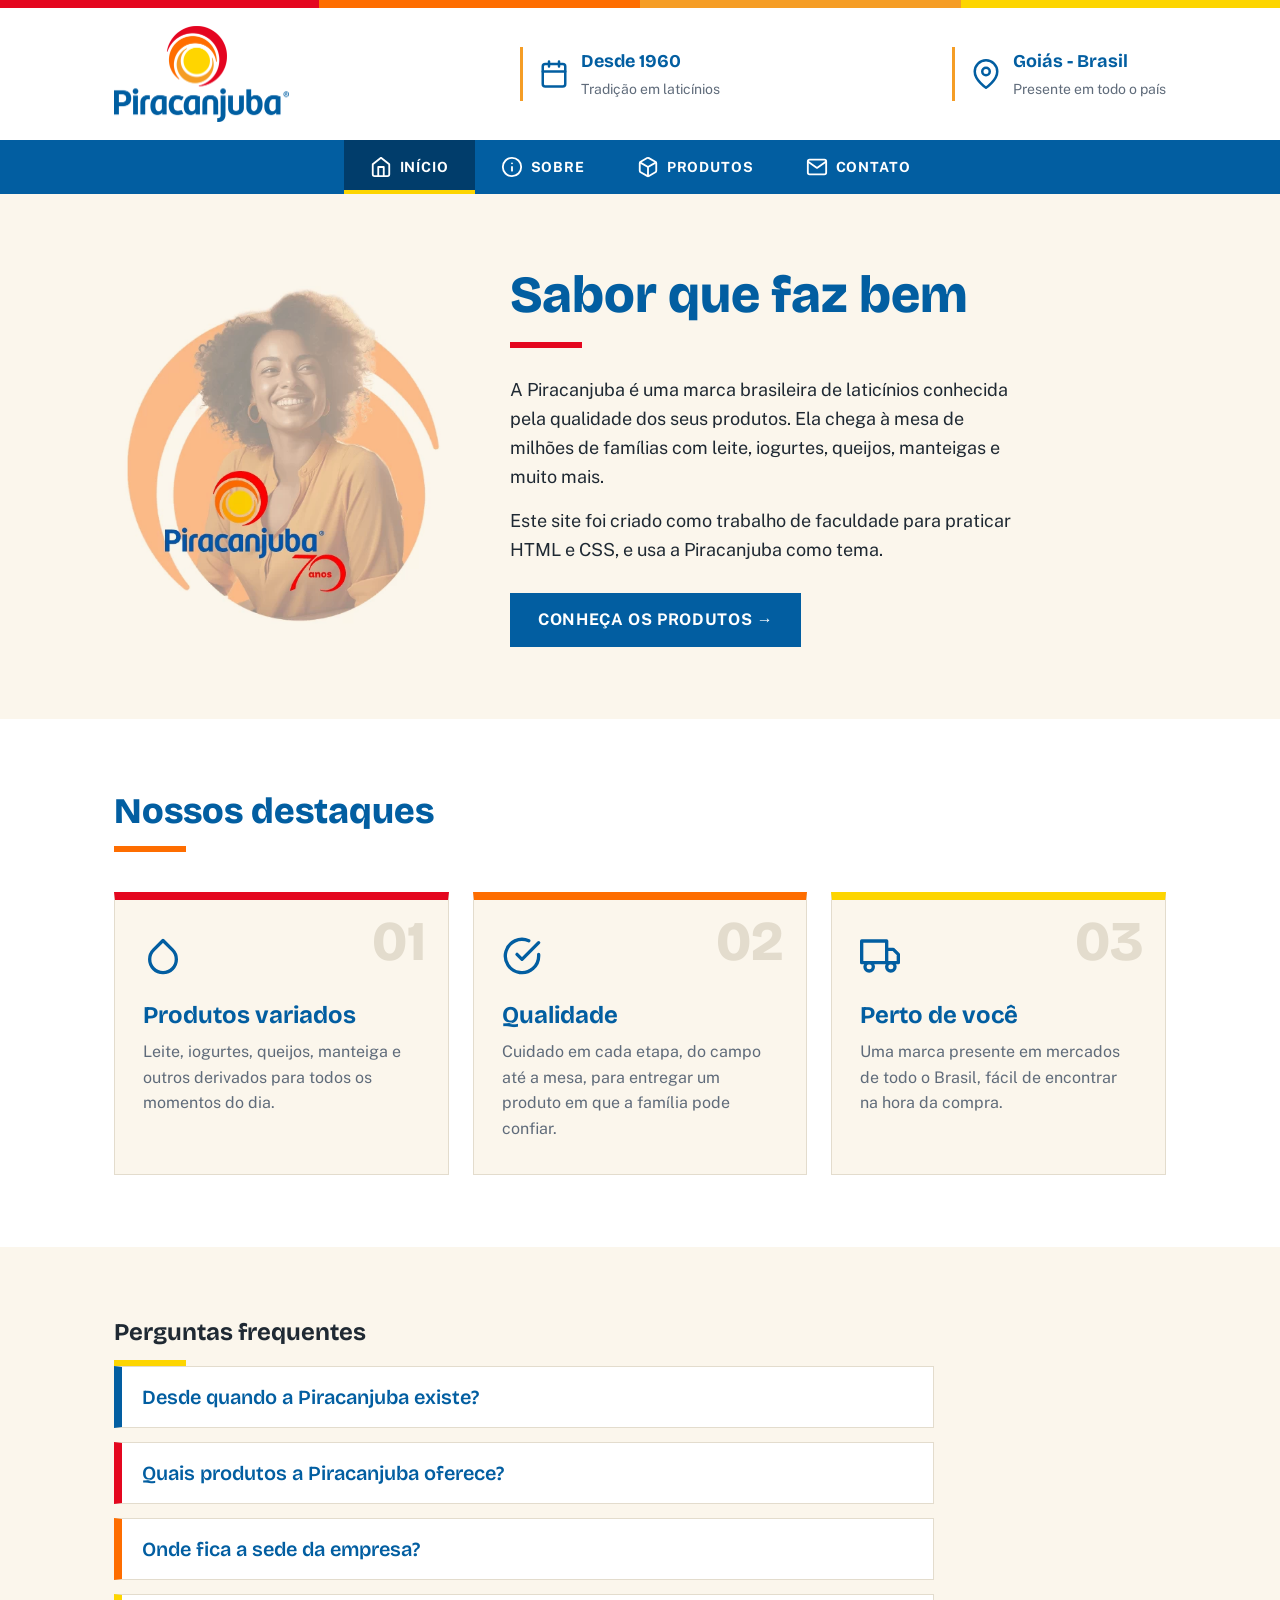
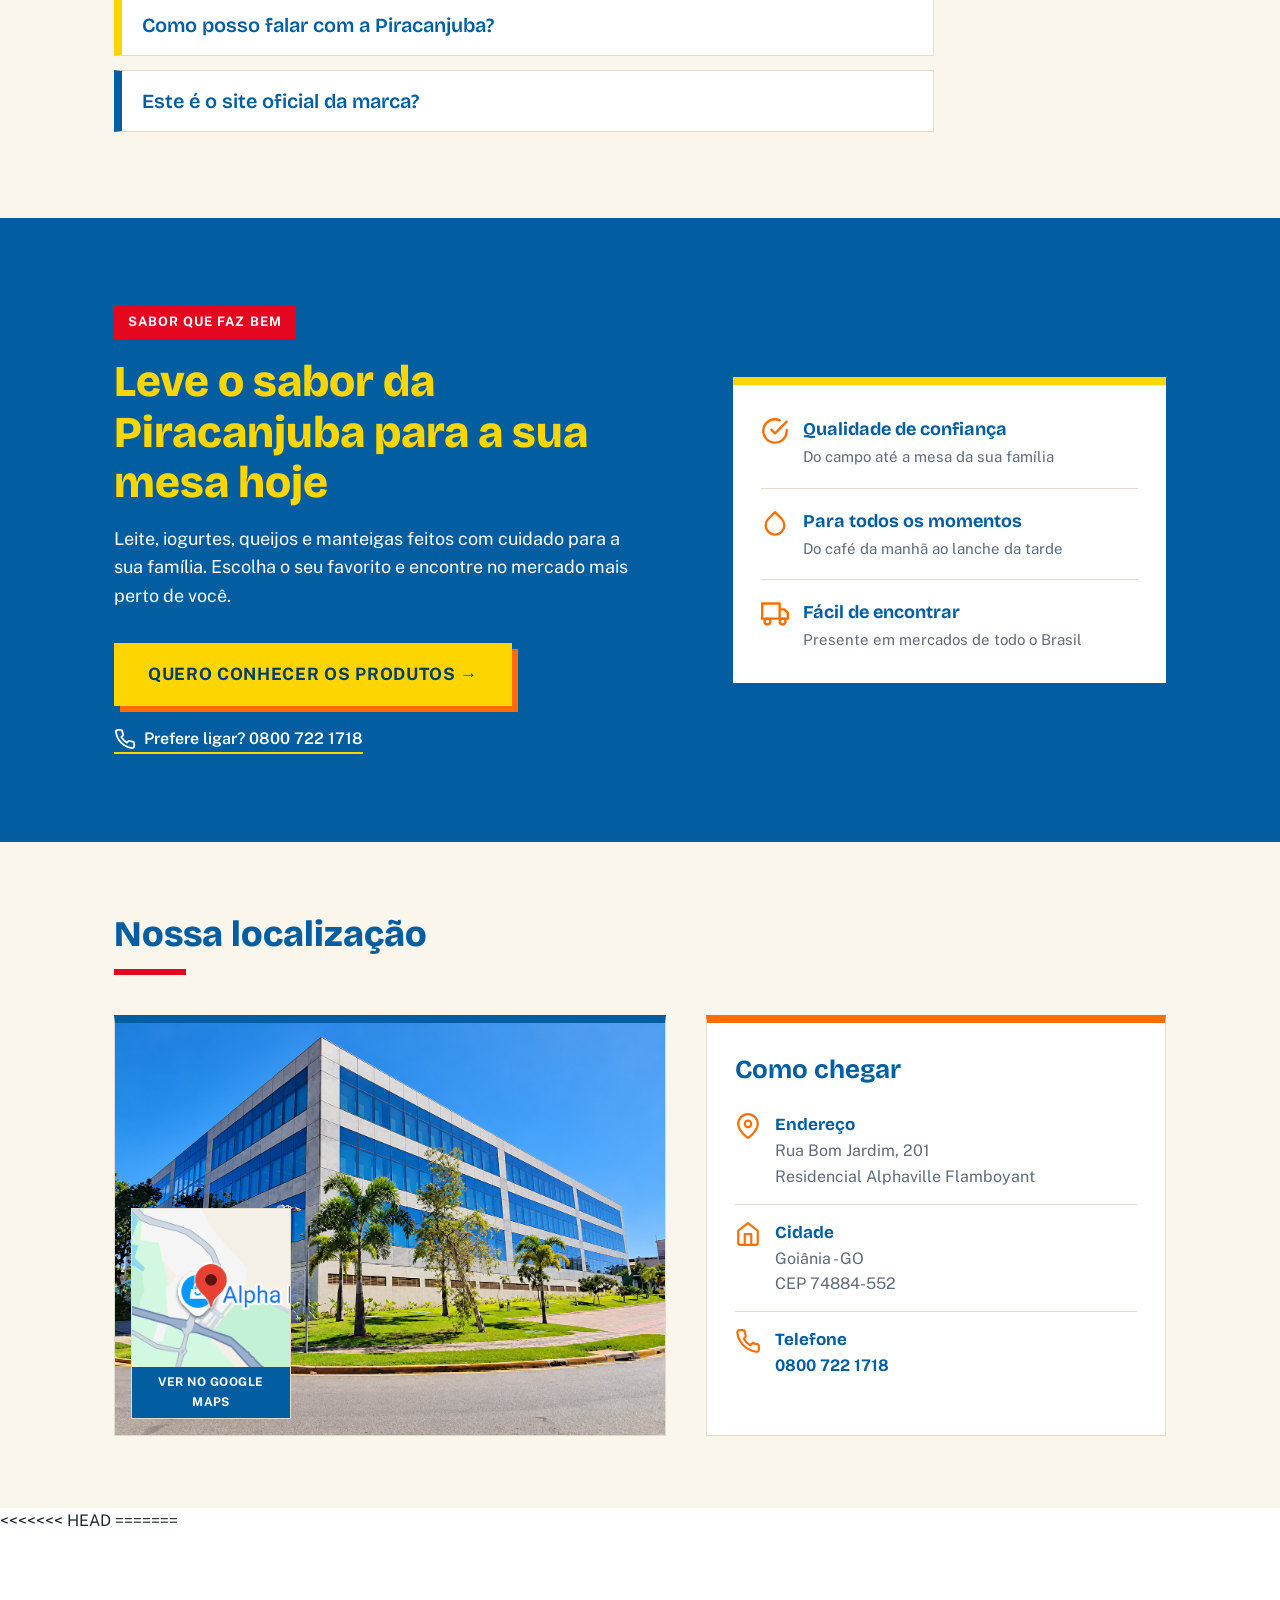
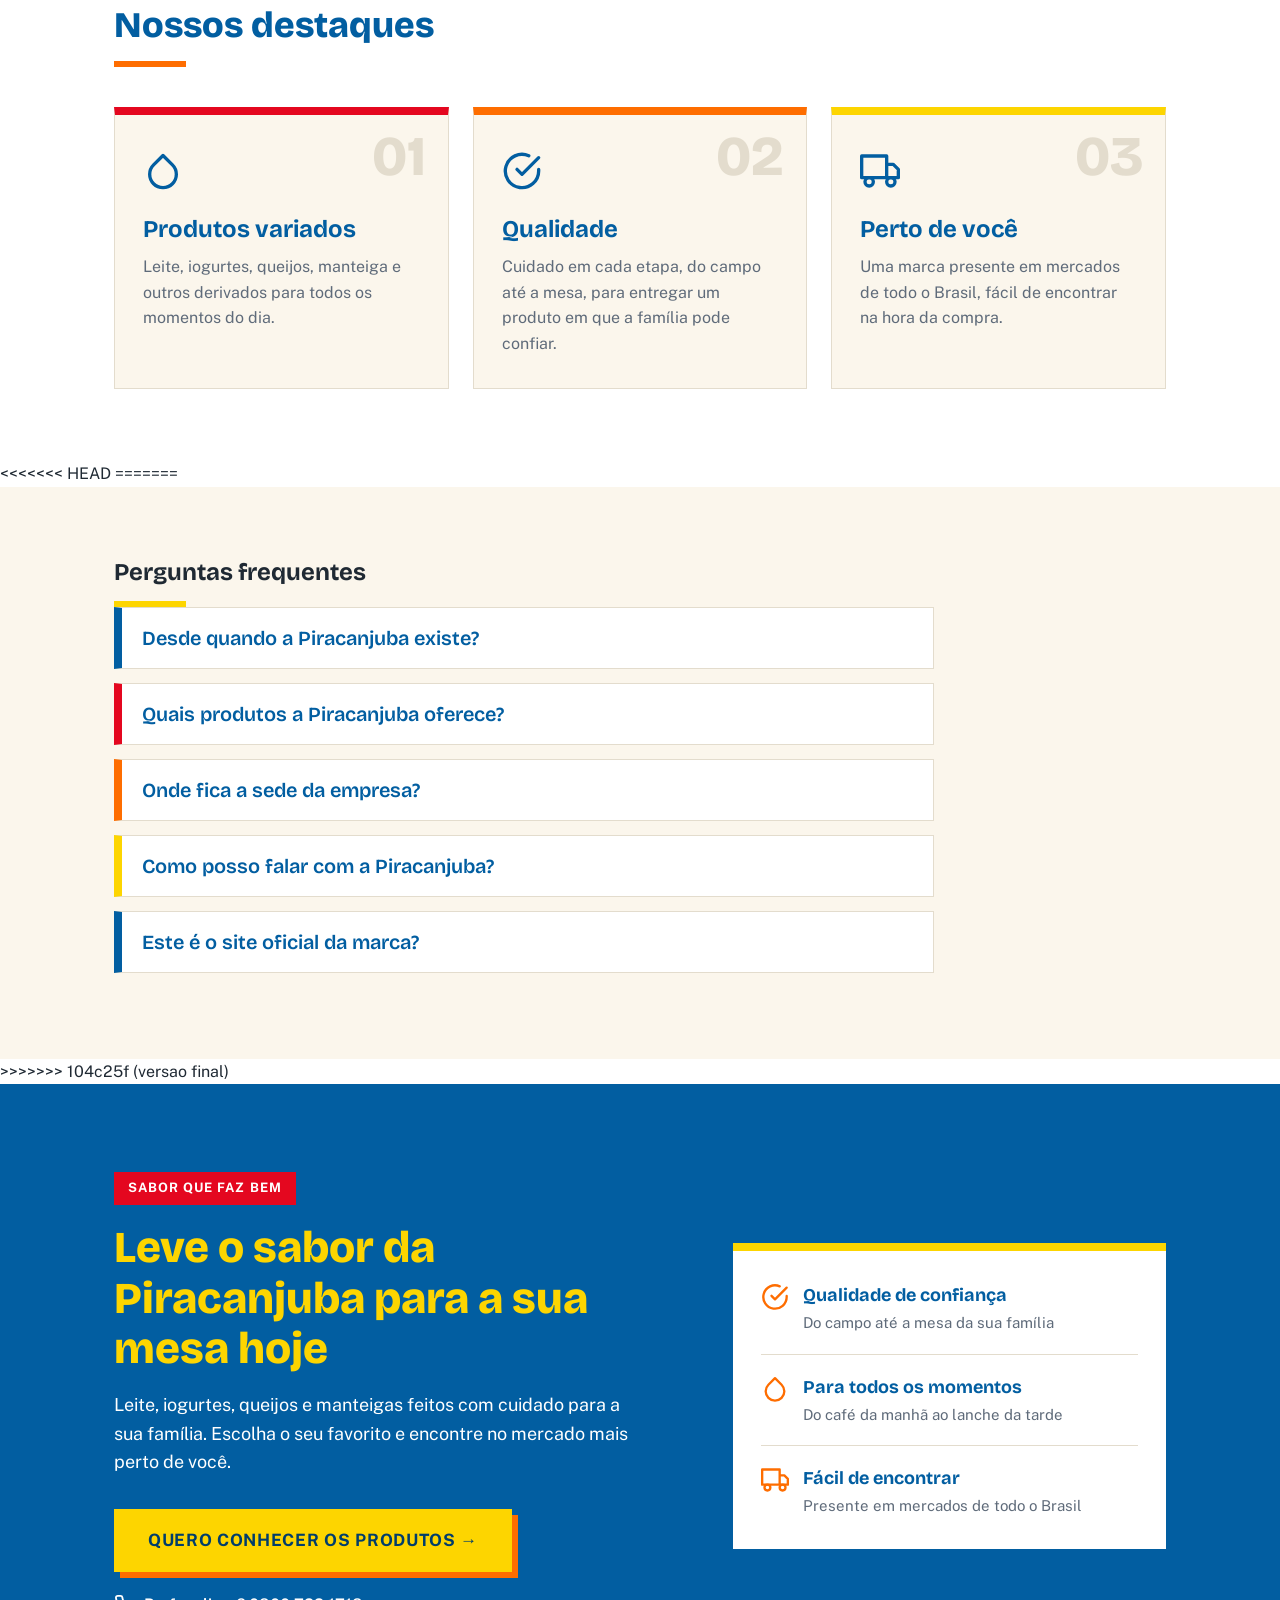
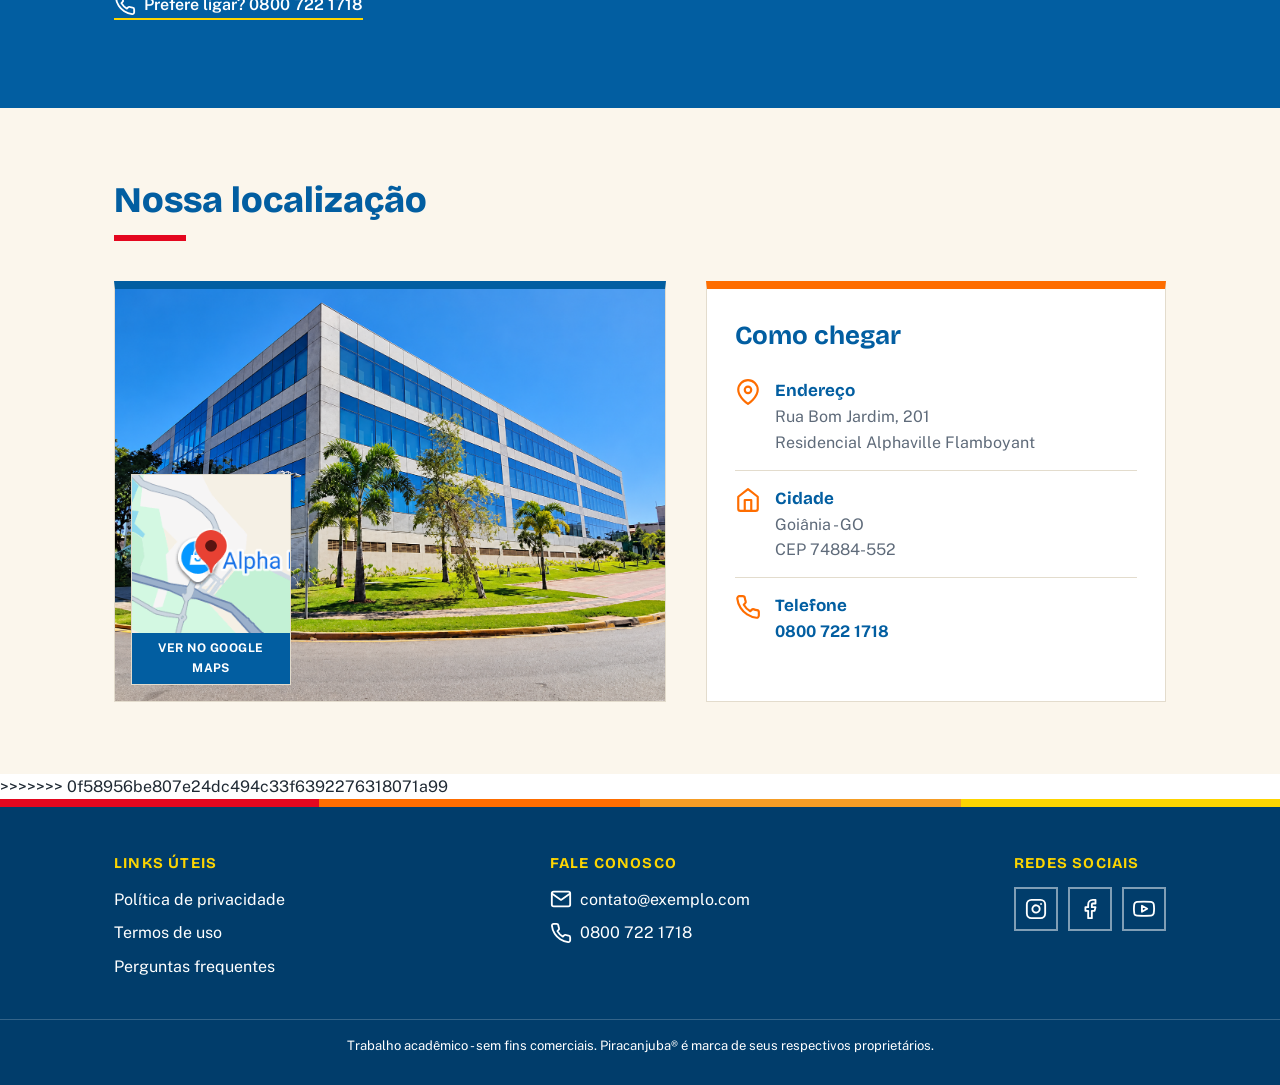
==== commit 5f8afc8d: "versao-finalII" ====
--- a/index.html
+++ b/index.html
@@ -239,6 +239,161 @@
 
   </main>
 
+<<<<<<< HEAD
+=======
+  <section class="destaques">
+    <div class="conteudo">
+      <h2 class="destaques-titulo">Nossos destaques</h2>
+      <div class="destaques-grid">
+
+        <article class="card">
+          <svg class="icone card-icone"><use href="#i-droplet"/></svg>
+          <h3>Produtos variados</h3>
+          <p>Leite, iogurtes, queijos, manteiga e outros derivados para todos os momentos do dia.</p>
+        </article>
+
+        <article class="card">
+          <svg class="icone card-icone"><use href="#i-check"/></svg>
+          <h3>Qualidade</h3>
+          <p>Cuidado em cada etapa, do campo até a mesa, para entregar um produto em que a família pode confiar.</p>
+        </article>
+
+        <article class="card">
+          <svg class="icone card-icone"><use href="#i-truck"/></svg>
+          <h3>Perto de você</h3>
+          <p>Uma marca presente em mercados de todo o Brasil, fácil de encontrar na hora da compra.</p>
+        </article>
+
+      </div>
+    </div>
+  </section>
+
+<<<<<<< HEAD
+=======
+  <section class="faq" aria-labelledby="faq-titulo">
+    <div class="conteudo">
+      <h2 class="faq-titulo" id="faq-titulo">Perguntas frequentes</h2>
+
+      <div class="faq-lista">
+
+        <details>
+          <summary>Desde quando a Piracanjuba existe?</summary>
+          <p>A marca existe desde 1960 e tem tradição em laticínios. Hoje está presente em todo o país.</p>
+        </details>
+
+        <details>
+          <summary>Quais produtos a Piracanjuba oferece?</summary>
+          <p>A marca trabalha com leite, iogurtes, queijos, manteigas e outros derivados, para todos os momentos do dia.</p>
+        </details>
+
+        <details>
+          <summary>Onde fica a sede da empresa?</summary>
+          <p>A sede fica em Goiânia - GO, na Rua Bom Jardim, 201, Residencial Alphaville Flamboyant. Veja o mapa na seção de localização desta página.</p>
+        </details>
+
+        <details>
+          <summary>Como posso falar com a Piracanjuba?</summary>
+          <p>Você pode ligar para o telefone <a href="tel:08007221718">0800 722 1718</a>.</p>
+        </details>
+
+        <details>
+          <summary>Este é o site oficial da marca?</summary>
+          <p>Não. Esta página foi feita como trabalho de faculdade, para praticar HTML e CSS, e usa a Piracanjuba apenas como tema.</p>
+        </details>
+
+      </div>
+    </div>
+  </section>
+
+>>>>>>> 104c25f (versao final)
+  <section class="cta">
+    <div class="conteudo cta-grid">
+
+      <div class="cta-texto">
+        <span class="cta-selo">Sabor que faz bem</span>
+        <h2>Leve o sabor da Piracanjuba para a sua mesa hoje</h2>
+        <p>Leite, iogurtes, queijos e manteigas feitos com cuidado para a sua família. Escolha o seu favorito e encontre no mercado mais perto de você.</p>
+
+        <div class="cta-botoes">
+          <a href="#" class="cta-botao">Quero conhecer os produtos</a>
+          <a href="tel:08007221718" class="cta-ligue">
+            <svg class="icone"><use href="#i-phone"/></svg>
+            Prefere ligar? 0800 722 1718
+          </a>
+        </div>
+      </div>
+
+      <ul class="cta-card">
+        <li>
+          <svg class="icone"><use href="#i-check"/></svg>
+          <div>
+            <strong>Qualidade de confiança</strong>
+            <span>Do campo até a mesa da sua família</span>
+          </div>
+        </li>
+        <li>
+          <svg class="icone"><use href="#i-droplet"/></svg>
+          <div>
+            <strong>Para todos os momentos</strong>
+            <span>Do café da manhã ao lanche da tarde</span>
+          </div>
+        </li>
+        <li>
+          <svg class="icone"><use href="#i-truck"/></svg>
+          <div>
+            <strong>Fácil de encontrar</strong>
+            <span>Presente em mercados de todo o Brasil</span>
+          </div>
+        </li>
+      </ul>
+
+    </div>
+  </section>
+
+  <section class="localizacao">
+    <div class="conteudo">
+      <h2 class="localizacao-titulo">Nossa localização</h2>
+
+      <div class="localizacao-grid">
+        <div class="mapa">
+          <img class="sede" src="imagens/sede.png" alt="Fachada do prédio da sede em Goiânia">
+          <a class="mapa-link" href="https://share.google/ZIcSNA9LpX5N752Lf" target="_blank" rel="noopener">
+            <img src="imagens/mapa.png" alt="Mapa com a localização da sede">
+            <span>Ver no Google Maps</span>
+          </a>
+        </div>
+
+        <div class="endereco">
+          <h3>Como chegar</h3>
+          <ul class="endereco-lista">
+            <li>
+              <svg class="icone"><use href="#i-pin"/></svg>
+              <div>
+                <strong>Endereço</strong>
+                <span>Rua Bom Jardim, 201<br>Residencial Alphaville Flamboyant</span>
+              </div>
+            </li>
+            <li>
+              <svg class="icone"><use href="#i-home"/></svg>
+              <div>
+                <strong>Cidade</strong>
+                <span>Goiânia - GO<br>CEP 74884-552</span>
+              </div>
+            </li>
+            <li>
+              <svg class="icone"><use href="#i-phone"/></svg>
+              <div>
+                <strong>Telefone</strong>
+                <span><a href="tel:08007221718">0800 722 1718</a></span>
+              </div>
+            </li>
+          </ul>
+        </div>
+      </div>
+    </div>
+  </section>
+
+>>>>>>> 0f58956be807e24dc494c33f6392276318071a99
   <footer class="rodape">
     <div class="conteudo rodape-grid">
 
--- a/style.css
+++ b/style.css
@@ -271,6 +271,7 @@
   font-size: 16px;
   color: var(--cinza);
 }
+<<<<<<< HEAD
 
 /* Perguntas frequentes */
 .faq {
@@ -278,6 +279,21 @@
   background-color: var(--creme);
 }
 
+=======
+.cta {
+  position: relative;
+  overflow: hidden;
+  padding: 88px 0;
+  background-color: var(--azul);
+  color: #ffffff;
+}
+
+.faq {
+  padding: 72px 0;
+  background-color: var(--creme);
+}
+
+>>>>>>> 0f58956be807e24dc494c33f6392276318071a99
 .faq-titulo {
   margin-bottom: 40px;
   font-size: 36px;
@@ -331,6 +347,7 @@
   cursor: pointer;
   list-style: none;
 }
+<<<<<<< HEAD
 
 /* some com a setinha padrão do navegador */
 .faq summary::-webkit-details-marker {
@@ -338,6 +355,11 @@
 }
 
 /* sinal de + que vira - quando abre */
+=======
+.faq summary::-webkit-details-marker {
+  display: none;
+}
+>>>>>>> 0f58956be807e24dc494c33f6392276318071a99
 .faq summary::after {
   content: "+";
   flex-shrink: 0;
@@ -421,8 +443,11 @@
   background-color: var(--azul);
   color: #ffffff;
 }
+<<<<<<< HEAD
 
 /* arcos que lembram o sol da marca */
+=======
+>>>>>>> 0f58956be807e24dc494c33f6392276318071a99
 .cta::before,
 .cta::after {
   content: "";
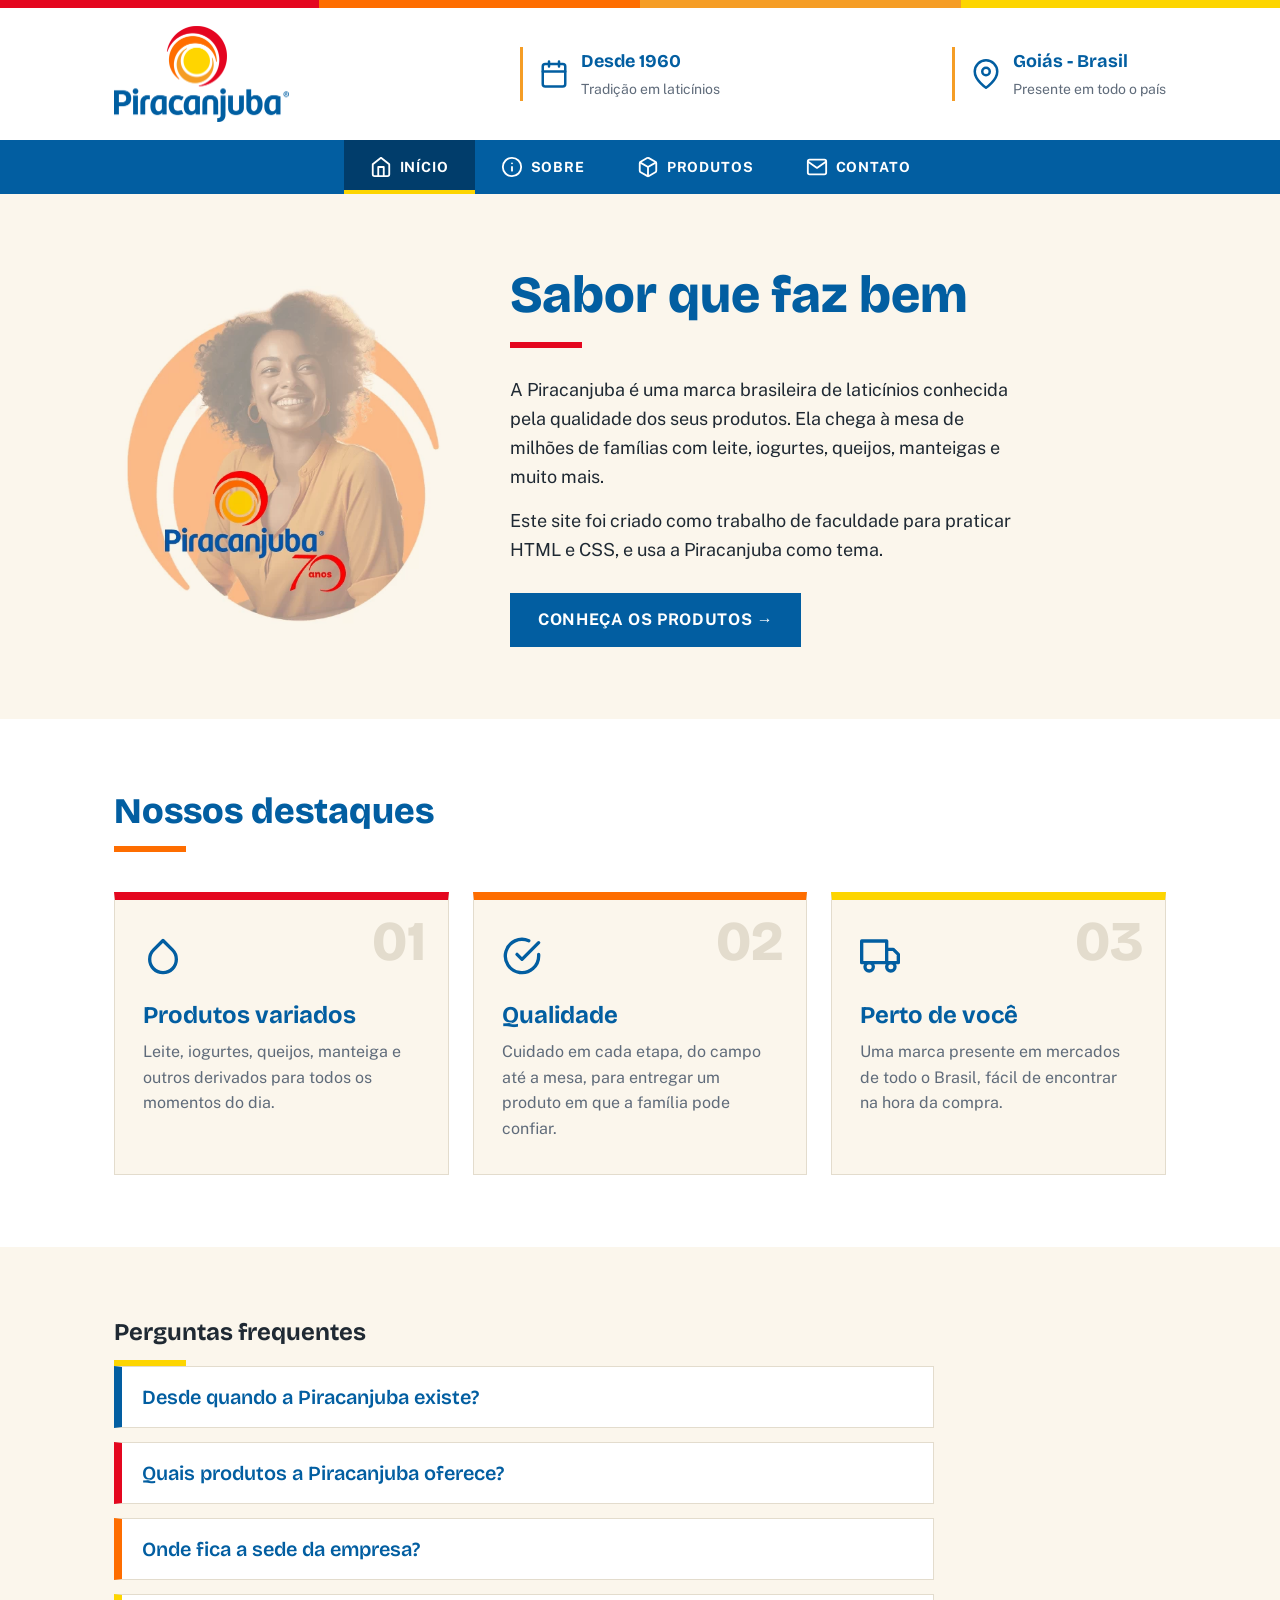
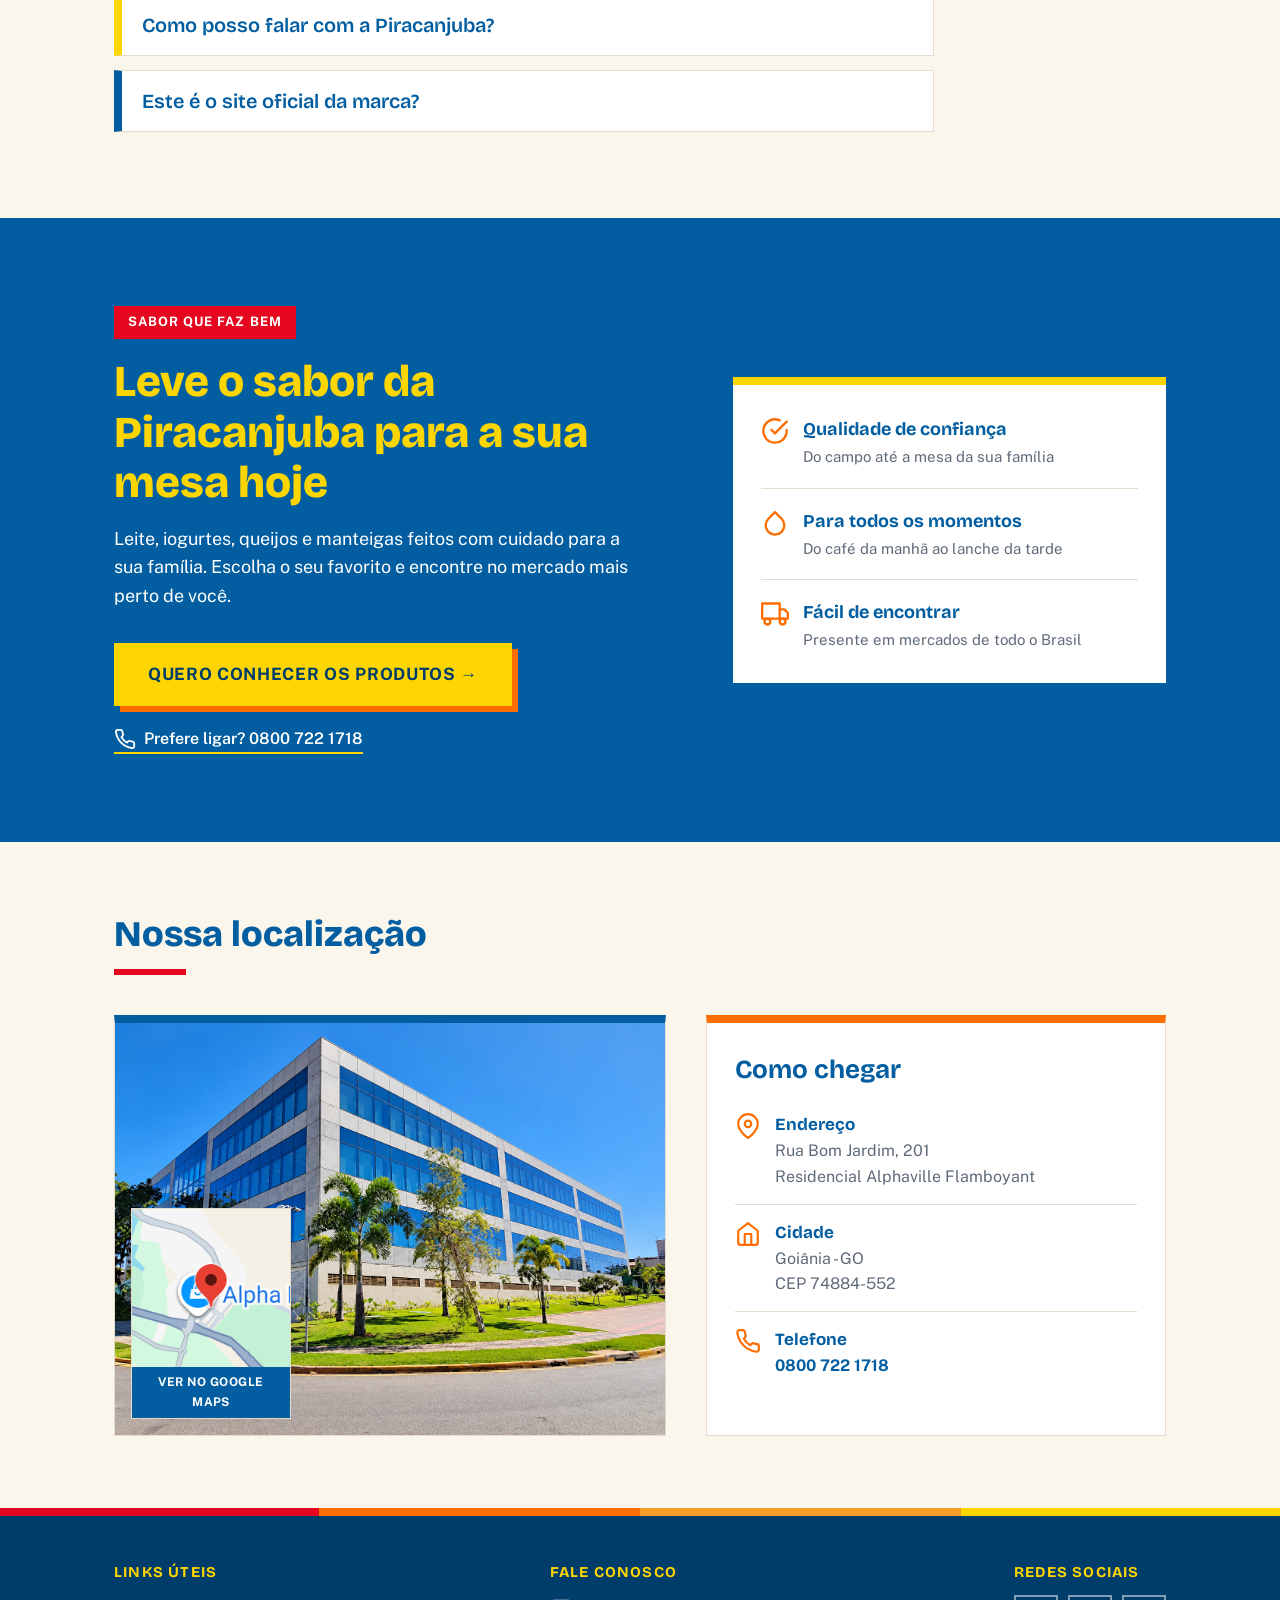
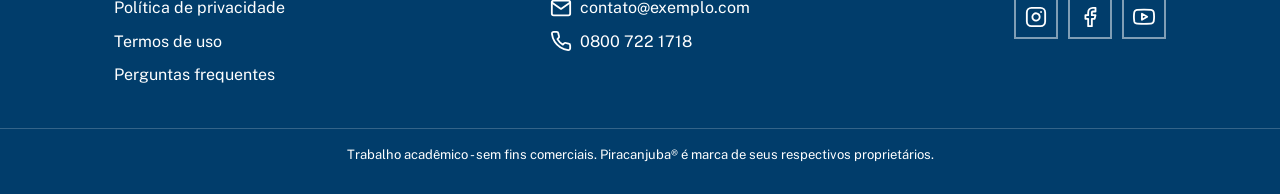
==== commit 8db111aa: "fix: remove conflitos restantes da página" ====
--- a/index.html
+++ b/index.html
@@ -239,161 +239,6 @@
 
   </main>
 
-<<<<<<< HEAD
-=======
-  <section class="destaques">
-    <div class="conteudo">
-      <h2 class="destaques-titulo">Nossos destaques</h2>
-      <div class="destaques-grid">
-
-        <article class="card">
-          <svg class="icone card-icone"><use href="#i-droplet"/></svg>
-          <h3>Produtos variados</h3>
-          <p>Leite, iogurtes, queijos, manteiga e outros derivados para todos os momentos do dia.</p>
-        </article>
-
-        <article class="card">
-          <svg class="icone card-icone"><use href="#i-check"/></svg>
-          <h3>Qualidade</h3>
-          <p>Cuidado em cada etapa, do campo até a mesa, para entregar um produto em que a família pode confiar.</p>
-        </article>
-
-        <article class="card">
-          <svg class="icone card-icone"><use href="#i-truck"/></svg>
-          <h3>Perto de você</h3>
-          <p>Uma marca presente em mercados de todo o Brasil, fácil de encontrar na hora da compra.</p>
-        </article>
-
-      </div>
-    </div>
-  </section>
-
-<<<<<<< HEAD
-=======
-  <section class="faq" aria-labelledby="faq-titulo">
-    <div class="conteudo">
-      <h2 class="faq-titulo" id="faq-titulo">Perguntas frequentes</h2>
-
-      <div class="faq-lista">
-
-        <details>
-          <summary>Desde quando a Piracanjuba existe?</summary>
-          <p>A marca existe desde 1960 e tem tradição em laticínios. Hoje está presente em todo o país.</p>
-        </details>
-
-        <details>
-          <summary>Quais produtos a Piracanjuba oferece?</summary>
-          <p>A marca trabalha com leite, iogurtes, queijos, manteigas e outros derivados, para todos os momentos do dia.</p>
-        </details>
-
-        <details>
-          <summary>Onde fica a sede da empresa?</summary>
-          <p>A sede fica em Goiânia - GO, na Rua Bom Jardim, 201, Residencial Alphaville Flamboyant. Veja o mapa na seção de localização desta página.</p>
-        </details>
-
-        <details>
-          <summary>Como posso falar com a Piracanjuba?</summary>
-          <p>Você pode ligar para o telefone <a href="tel:08007221718">0800 722 1718</a>.</p>
-        </details>
-
-        <details>
-          <summary>Este é o site oficial da marca?</summary>
-          <p>Não. Esta página foi feita como trabalho de faculdade, para praticar HTML e CSS, e usa a Piracanjuba apenas como tema.</p>
-        </details>
-
-      </div>
-    </div>
-  </section>
-
->>>>>>> 104c25f (versao final)
-  <section class="cta">
-    <div class="conteudo cta-grid">
-
-      <div class="cta-texto">
-        <span class="cta-selo">Sabor que faz bem</span>
-        <h2>Leve o sabor da Piracanjuba para a sua mesa hoje</h2>
-        <p>Leite, iogurtes, queijos e manteigas feitos com cuidado para a sua família. Escolha o seu favorito e encontre no mercado mais perto de você.</p>
-
-        <div class="cta-botoes">
-          <a href="#" class="cta-botao">Quero conhecer os produtos</a>
-          <a href="tel:08007221718" class="cta-ligue">
-            <svg class="icone"><use href="#i-phone"/></svg>
-            Prefere ligar? 0800 722 1718
-          </a>
-        </div>
-      </div>
-
-      <ul class="cta-card">
-        <li>
-          <svg class="icone"><use href="#i-check"/></svg>
-          <div>
-            <strong>Qualidade de confiança</strong>
-            <span>Do campo até a mesa da sua família</span>
-          </div>
-        </li>
-        <li>
-          <svg class="icone"><use href="#i-droplet"/></svg>
-          <div>
-            <strong>Para todos os momentos</strong>
-            <span>Do café da manhã ao lanche da tarde</span>
-          </div>
-        </li>
-        <li>
-          <svg class="icone"><use href="#i-truck"/></svg>
-          <div>
-            <strong>Fácil de encontrar</strong>
-            <span>Presente em mercados de todo o Brasil</span>
-          </div>
-        </li>
-      </ul>
-
-    </div>
-  </section>
-
-  <section class="localizacao">
-    <div class="conteudo">
-      <h2 class="localizacao-titulo">Nossa localização</h2>
-
-      <div class="localizacao-grid">
-        <div class="mapa">
-          <img class="sede" src="imagens/sede.png" alt="Fachada do prédio da sede em Goiânia">
-          <a class="mapa-link" href="https://share.google/ZIcSNA9LpX5N752Lf" target="_blank" rel="noopener">
-            <img src="imagens/mapa.png" alt="Mapa com a localização da sede">
-            <span>Ver no Google Maps</span>
-          </a>
-        </div>
-
-        <div class="endereco">
-          <h3>Como chegar</h3>
-          <ul class="endereco-lista">
-            <li>
-              <svg class="icone"><use href="#i-pin"/></svg>
-              <div>
-                <strong>Endereço</strong>
-                <span>Rua Bom Jardim, 201<br>Residencial Alphaville Flamboyant</span>
-              </div>
-            </li>
-            <li>
-              <svg class="icone"><use href="#i-home"/></svg>
-              <div>
-                <strong>Cidade</strong>
-                <span>Goiânia - GO<br>CEP 74884-552</span>
-              </div>
-            </li>
-            <li>
-              <svg class="icone"><use href="#i-phone"/></svg>
-              <div>
-                <strong>Telefone</strong>
-                <span><a href="tel:08007221718">0800 722 1718</a></span>
-              </div>
-            </li>
-          </ul>
-        </div>
-      </div>
-    </div>
-  </section>
-
->>>>>>> 0f58956be807e24dc494c33f6392276318071a99
   <footer class="rodape">
     <div class="conteudo rodape-grid">
 
